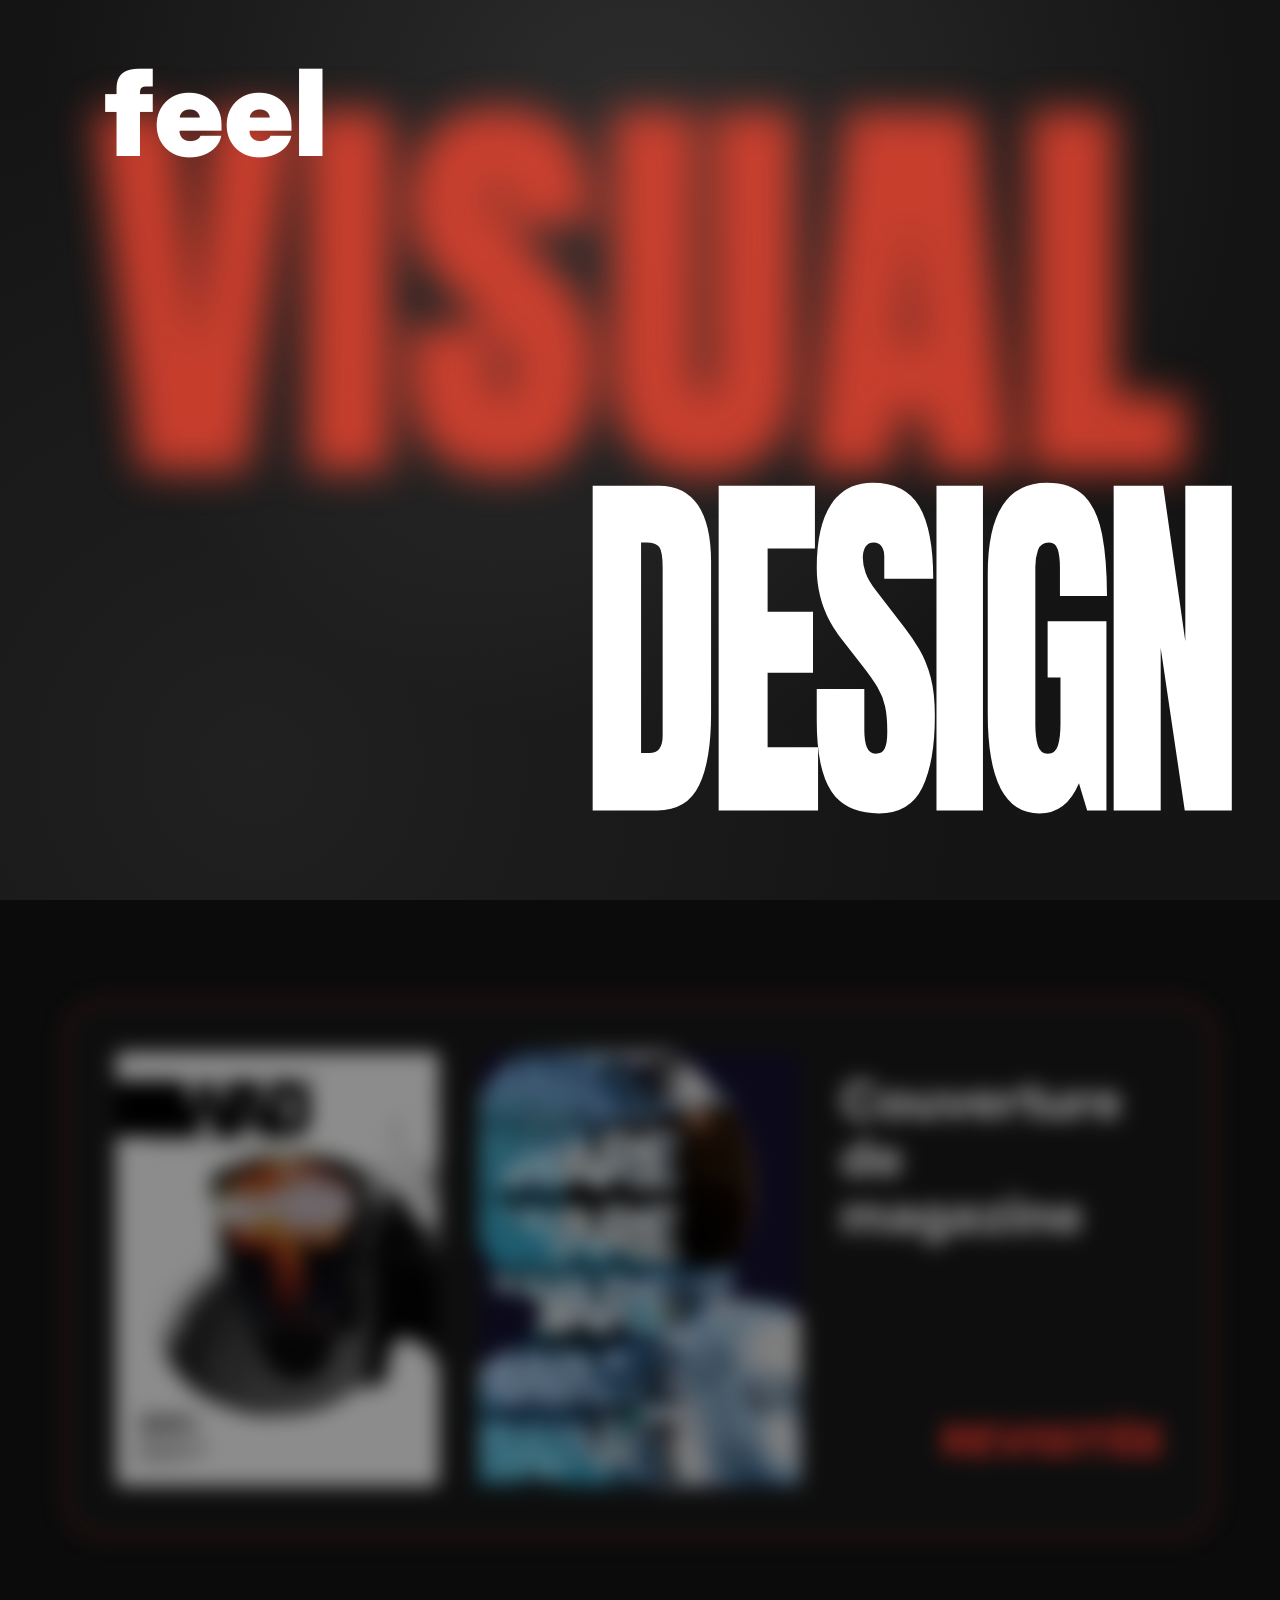
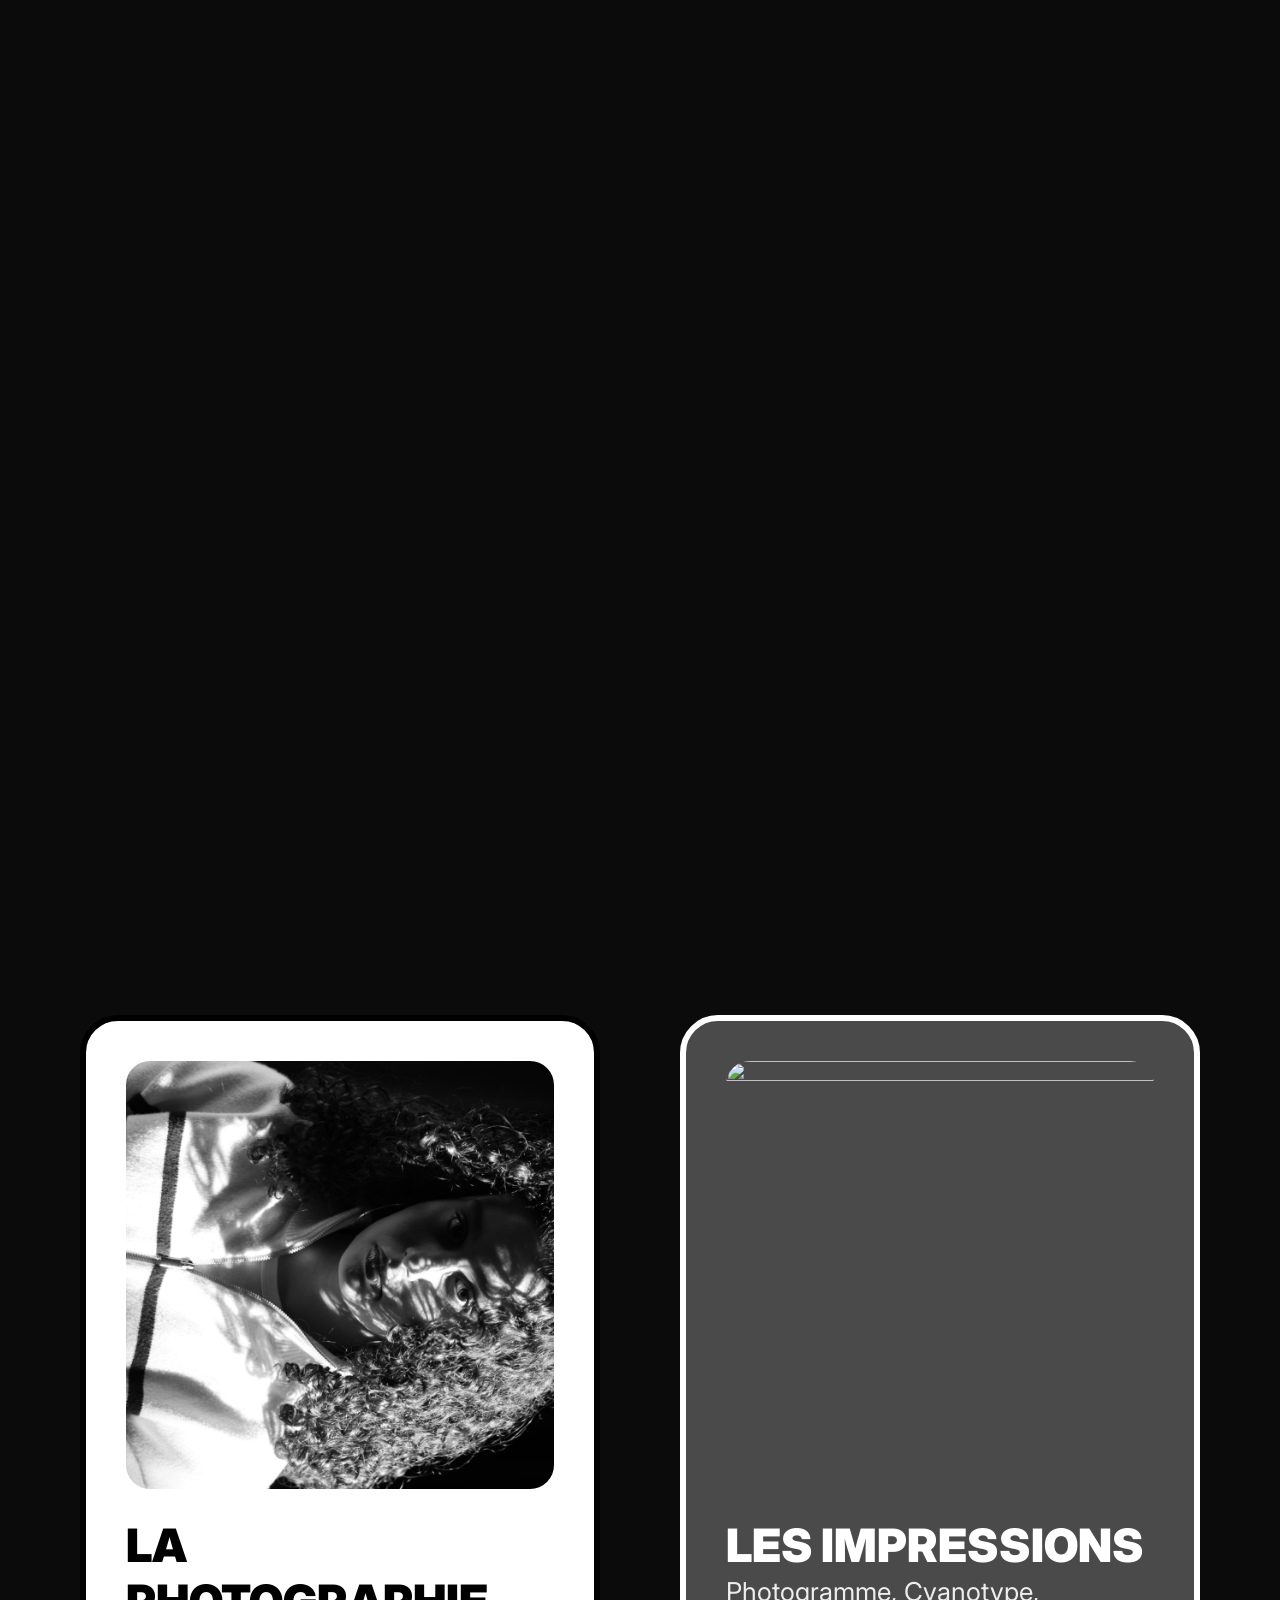
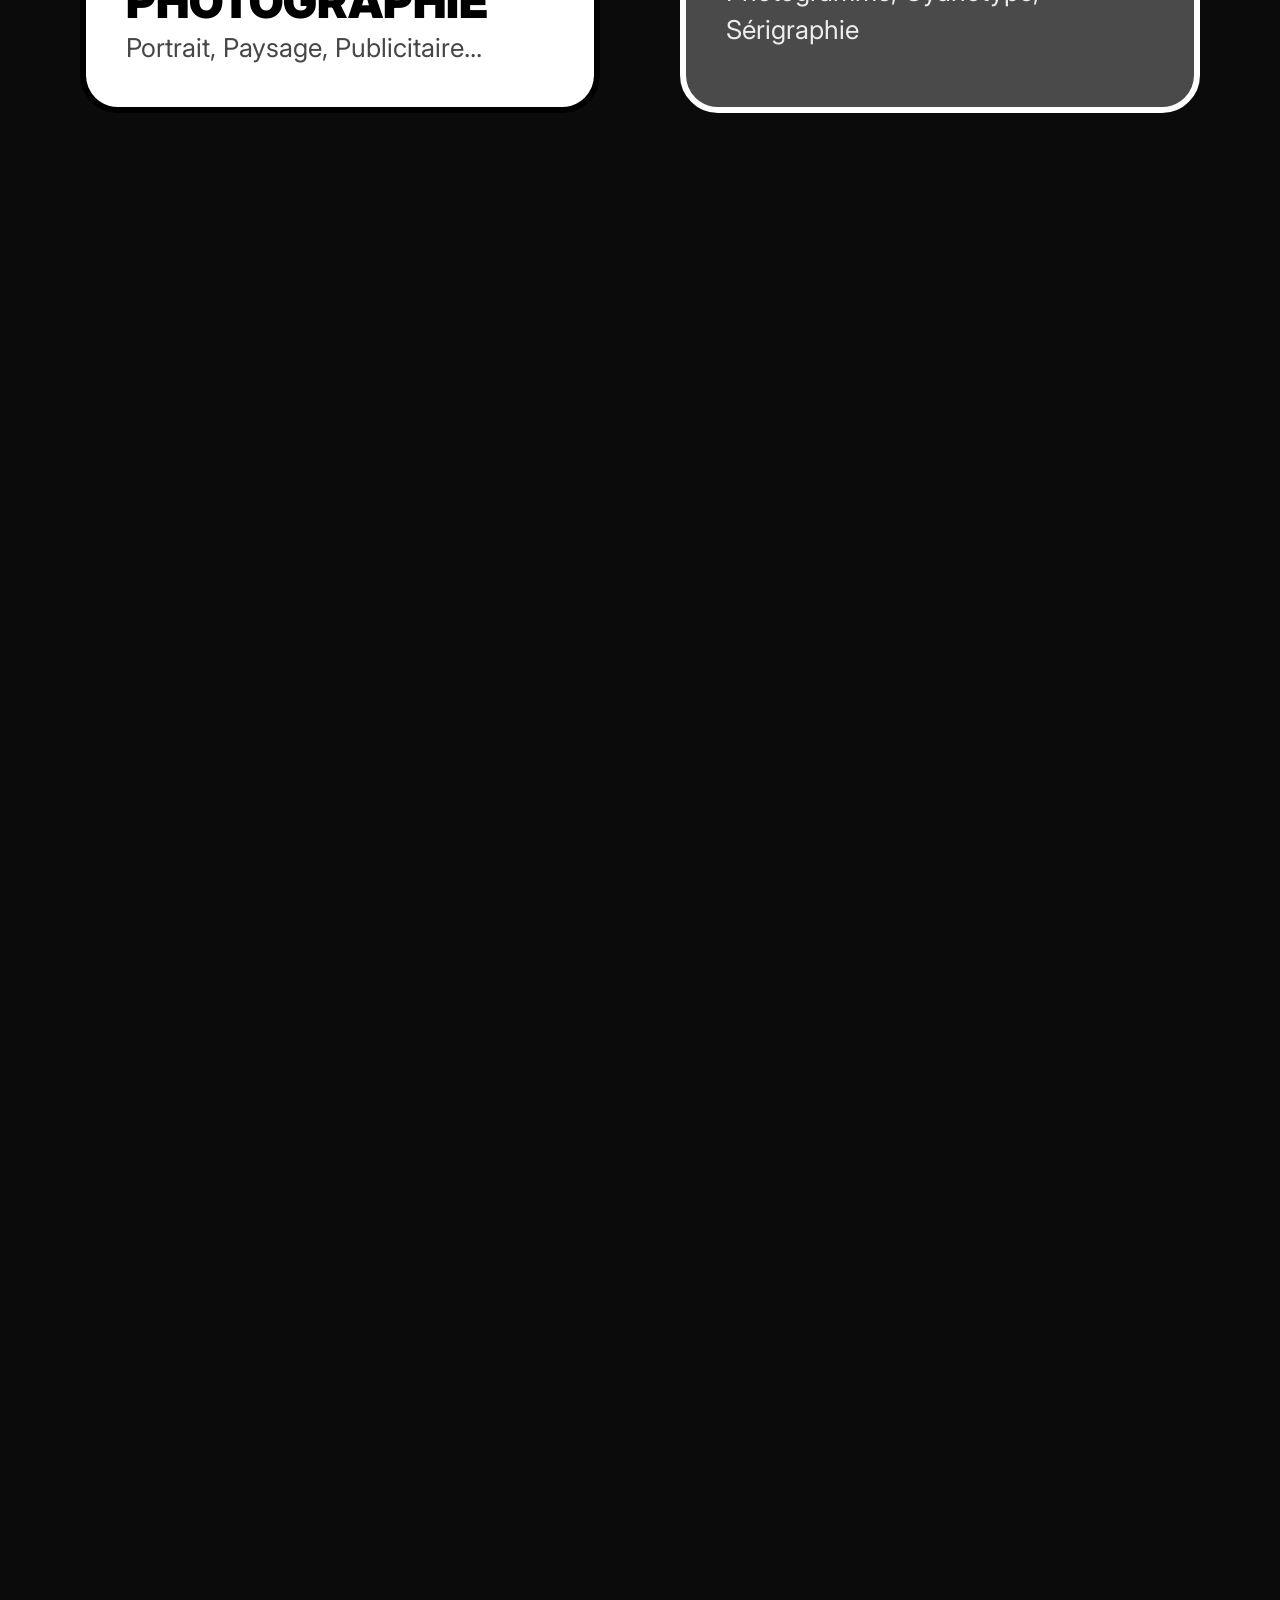
==== index.html @ afe728b9 "Add files via upload" ====
<!DOCTYPE html>
<html lang="en">
<head>
    <meta charset="UTF-8">
    <meta name="viewport" content="width=device-width, initial-scale=1.0">
    <title>Pavla Patlis — Portfolio</title>
<link rel="icon" type="image/x-icon" href="logo_pap.ico">
    <!-- Fonts -->
    <link href="https://fonts.googleapis.com/css2?family=Inter:wght@700;800;900&family=Anton&display=swap" rel="stylesheet">

    <!-- CSS -->
    <link rel="stylesheet" href="styles.css">
</head>

<body>

<div class="page">

    <!-- ================= HERO ================= -->
<section class="hero">
    <div class="hero-inner">

        <h1 class="hero-feel">feel</h1>

        <h1 class="hero-visual">VISUAL</h1>

        <h1 class="hero-design">DESIGN</h1>

    </div>
</section>

    <!-- ================= MAGAZINE COVERS ================= -->
  <section class="section magazine-section reveal">
    <div class="magazine-frame">

        <div class="mag-img">
            <img src="gallery2/mag1.jpg" alt="">
        </div>

        <div class="mag-img">
            <img src="gallery2/mag2.jpg" alt="">
        </div>

        <div class="mag-info">
            <h2>Couverture de<br>magazine</h2>
            <span class="rev">REVISITÉE</span>
        </div>

    </div>
</section>

    <!-- ================= AFFICHES & POSTERS ================= -->

<section class="section affiches-section reveal">
  <div class="section-narrow">

    <div class="affiches-two-col">

      <!-- LEFT: RUNNING POSTER -->
      <div class="affiche-left">
        <img src="gallery2/poster_big1.jpeg" alt="Running poster">
      </div>

      <!-- RIGHT: TITLE + PSYCHO -->
      <div class="affiche-right">
        <div class="affiches-title-wrap">
          <h2 class="affiches-title-big">
            AFFICHES<br>POSTERS
          </h2>
          <span class="affiches-et">ET</span>
        </div>

        <img class="affiche-psycho" src="gallery2/poster_big2.jpg" alt="American Psycho poster">
      </div>

    </div>

  </div>
</section>


    <!-- ================= PHOTO + IMPRESSIONS ================= -->
<div class="photo-section">
    <div class="photo-grid">

        <div class="photo-item white">
            <img src="gallery2/photo1.jpg">
            <div class="photo-info">
                <h3>LA PHOTOGRAPHIE</h3>
                <p>Portrait, Paysage, Publicitaire...</p>
            </div>
        </div>

        <div class="photo-item gray">
            <img src="gallery2/IMPRESSION1.jpg">
            <div class="photo-info">
                <h3>LES IMPRESSIONS</h3>
                <p>Photogramme, Cyanotype, Sérigraphie</p>
            </div>
        </div>

    </div>
</div>

<!-- ================= UX DESIGN ================= -->
<section class="section ux-section reveal">
  <div class="section-narrow">
    <div class="ux-grid">

      <!-- 1: текст -->
      <div class="ux-item ux-text">
        <div class="ux-text-inner">
          <span class="ux-word ux-word--ux">UX</span>
          <span class="ux-word ux-word--design">DESIGN</span>
        </div>
      </div>

      <!-- 2: вертикальний вело -->
      <div class="ux-item ux-vert">
        <img src="gallery2/uxv.png" alt="Vertical Bike UI">
      </div>

      <!-- 3: навушники -->
      <div class="ux-item ux-phones">
        <img src="gallery2/ux2.png" alt="Headphones UI">
      </div>

      <!-- 4: широкий вело -->
      <div class="ux-item ux-bike">
        <img src="gallery2/ux1.png" alt="Bike UI">
      </div>

      <!-- 5: audi -->
      <div class="ux-item ux-audi">
        <img src="gallery2/ux3.png" alt="Audi Formula UI">
      </div>

    </div>
  </div>
</section>

<section class="section reveal">
    <div class="section-narrow">

        <div class="beyond-final-grid">

            <!-- LEFT big artwork -->
            <div class="beyond-left-final reveal">
                <img src="gallery2/beyond_main.png" class="beyond-big" alt="">
            </div>

            <!-- RIGHT SIDE -->
            <div class="beyond-right-final reveal">

                <div class="beyond-right-final">

  <a href="https://fr.linkedin.com/in/pavla-patlis-100b432b5" target="_blank">
    <img id="icon-linkedin" src="gallery2/icon_linkedin.png" alt="">
</a>

<a href="mailto:patlispavla@gmail.com">
    <img id="icon-mail" src="gallery2/icon_mail.png" alt="">
</a>


<a href="portfolio.pdf" target="_blank" class="eye-link">
  <div class="eye-bg">
    <img id="icon-eye" src="gallery2/icon_eye.png" alt="Portfolio">
  </div>
</a>

    <p class="credits-final">
        CONÇU ET RÉALISÉ PAR<br>
        PAVLA PATLIS
    </p>

    <img src="gallery2/logo_pap.png" class="pap-logo" alt="">

</div>

                <!-- text -->
                <p class="credits-final">
                    CONÇU ET RÉALISÉ PAR<br>
                    PAVLA PATLIS
                </p>

                <!-- PAP logo -->
                <img src="gallery2/logo_pap.png" class="pap-logo" alt="">
            </div>

        </div>

    </div>
</section>


    <!-- ================= FOOTER ================= -->
    <footer class="footer reveal">
  
    </footer>

</div><!-- /page -->

<script src="script.js"></script>

</body>
</html>
---- styles.css ----
/* =========================================
   RESET
========================================= */
* {
    margin: 0;
    padding: 0;
    box-sizing: border-box;
}

body {
  font-family: "Inter", sans-serif;
  color: white;
  overflow-x: hidden;
  background: #0b0b0b;
  position: relative;
}

/* ЄДИНИЙ ФОН НА ВЕСЬ САЙТ */
body::before {
  content: "";
  position: fixed;
  inset: 0;
  z-index: -1;

  background:
    radial-gradient(circle at 50% 15%,
      rgba(80, 80, 80, 0.45),
      rgba(10, 10, 10, 1) 60%),
    radial-gradient(circle at 20% 85%,
      rgba(60, 60, 60, 0.25),
      rgba(0, 0, 0, 0) 55%),
    repeating-linear-gradient(0deg,
      rgba(255,255,255,0.025) 0 1px,
      transparent 1px 3px),
    repeating-linear-gradient(90deg,
      rgba(255,255,255,0.025) 0 1px,
      transparent 1px 3px);

  background-color: #0b0b0b;
  background-blend-mode: screen, normal, overlay, overlay;
}
/* =========================================
   GLOBAL LAYOUT
========================================= */

.page {
    width: 100%;
}

.section {
    padding: 100px 0;
}

.section-narrow {
    width: min(76%, 1280px);
    margin: 0 auto;
}


/* =========================================
   HERO
========================================= */

.hero-wrapper {
    width: 100vw;
    height: 100vh;
    display: flex;
    justify-content: center;
    align-items: center;
    .hero-wrapper {
    margin-bottom: 200px;
}
}

.hero-16x9 {
    width: min(90vw, 1600px);
    aspect-ratio: 16/9;

 
    position: relative;
    overflow: hidden;
}

/* grain */

/* hero text */
/* HERO BASE */
.hero {
    width: 100%;
    height: 100vh;
    display: flex;
    justify-content: center;
    align-items: center;
    position: relative;

    background: transparent;
}

.hero-inner {
    position: relative;
    width: 90%;
    height: 100%;
}


/* "feel" — маленьке слово у верхньому лівому куті */
.hero-feel {
    font-family: "Inter", sans-serif;
    font-size: 120px;
    font-weight: 900;
    position: absolute;
    top: 40px;
    left: 40px;
    z-index: 5;
}


/* "VISUAL" — величезне розмите слово заднім планом */
.hero-visual {
    position: absolute;
    top: 0;
    left: 50%;
    transform: translateX(-50%);

    font-family: "Anton", sans-serif;
    font-size: 400px;
    font-weight: 900;

    color: #e64430;
    opacity: 0.85;

    filter: blur(20px);
    letter-spacing: 15px;
    white-space: nowrap;

    z-index: 1;
}


/* "DESIGN" — білий текст поверху */
.hero-design {
    font-family: "Anton", sans-serif;
    font-size: 280px;
    font-weight: 400;
    letter-spacing: -12px;

    position: absolute;
    top: 440px;
    left: 45%;
    transform: translateX(-50%);
    transform: scaleY(1.35);
    color: white;

    z-index: 10;
}


/* =========================================
   UNIVERSAL IMAGE CARD
========================================= */
/* MAGAZINE WRAPPER */
.magazine-section {
    display: flex;
    justify-content: center;
    .hero-wrapper {
    margin-top: 200px;
}
}

.magazine-frame {
    width: 90%;
    padding: 50px;
    border: 2px solid #c6392d;
    border-radius: 40px;
    display: grid;
    grid-template-columns: 1fr 1fr 1fr;
    gap: 40px;

    /* фон як на твоєму макеті */
    background: #1a1a1a;
}

/* IMAGES */
.mag-img img {
    width: 100%;
    height: 100%;
    object-fit: cover;
    border-radius: 6px;
}

/* RIGHT PANEL TEXT */
.mag-info {
    display: flex;
    flex-direction: column;
    justify-content: space-between;
    padding: 20px 0;
}

.mag-info h2 {
    font-size: 52px;
    line-height: 1.1;
    font-weight: 800;
}

/* RED TAG */
.rev {
    font-size: 42px;
    font-weight: 900;
    color: #ff3b2f;
    align-self: flex-end;
}
.img-card {
    width: 100%;
 
    border-radius: 18px;
    overflow: hidden;
    position: relative;
}

.img-card.large     { aspect-ratio: 4/5; }
.img-card.tall      { aspect-ratio: 3/4; }
.img-card.vertical  { aspect-ratio: 4/6; }
.img-card.wide      { aspect-ratio: 16/9; }

.img-card img {
    width: 100%;
    height: 100%;
    object-fit: cover;
}

.label {
    position: absolute;
    bottom: 26px;
    left: 26px;
    font-size: 34px;
    font-weight: 900;
}
.tag {
    color: #ff3b2f;
}


/* =========================================
   GRIDS
========================================= */

.two-grid {
    display: grid;
    grid-template-columns: 1fr 1fr;
    gap: 50px;
}

.affiches-grid {
    display: grid;
    grid-template-columns: 0.8fr 1.2fr;
    gap: 70px;
}


/* =========================================
   AFFICHES
========================================= */
/* =========================================
   AFFICHES — NEW LAYOUT LIKE YOUR SCREENSHOT
========================================= */

.affiches-two-col {
    display: grid;
    grid-template-columns: 0.9fr 1.1fr;
    gap: 60px;
    align-items: start;
}

/* LEFT IMAGE */
.affiche-left img {
    width: 100%;
    border-radius: 14px;
}

/* TITLE ON THE RIGHT */
.affiches-title-wrap {
    display: flex;
    align-items: flex-start;
    gap: 25px;
    margin-bottom: 35px;
}

.affiches-title-big {
    font-family: "Anton", sans-serif;
    font-size: 210px;
    line-height: 0.82;
    font-weight: 900;
}

.affiches-et {
    font-family: "Anton", sans-serif;
    font-size: 160px;
    color: #ff3b2f;
    font-weight: 900;
    margin-top: 18px;
}

/* RIGHT IMAGE (PSYCHO) */
.affiche-psycho {
    width: 100%;
    border-radius: 16px;
    margin-top: 20px;
}

/* =========================================
   PHOTO
========================================= */

/* ============================
   PHOTO SECTION 
============================ */

.photo-section {
    padding: 160px 0;
    display: flex;
    justify-content: center;
    width: 100%;
}

/* Головна сітка з карток */
.photo-grid {
    display: flex;
    gap: 80px;
    justify-content: center;
    width: fit-content;     /* головне, щоб картки реально ставали по центру */
    margin: 0 auto;
}

/* Одна картка */
.photo-item {
    width: 520px;
    background: #ffffff;
    border-radius: 38px;
    padding: 40px;
    display: flex;
    flex-direction: column;
    gap: 28px;
    align-items: center;

    border: 6px solid transparent; /* базова рамка, колір додаємо класами */
}

/* Квадратне фото */
.photo-item img {
    width: 100%;
    aspect-ratio: 1 / 1;
    object-fit: cover;
    border-radius: 30px;
}

/* Заголовок */
.photo-card h3 {
    font-size: 42px;
    font-weight: 900;
    color: #000;
    text-align: left;
    width: 100%;
}

/* Текст */
.photo-card p {
    font-size: 20px;
    line-height: 1.4;
    opacity: 0.85;
    color: #333;
    text-align: left;
    width: 100%;
}

/* Доповнений блок info */
.photo-info h3 {
    font-size: 46px;
    font-weight: 900;
    color: #000;
}

.photo-info p {
    font-size: 26px;
    line-height: 1.45;
    color: #333;
}


/* ============================
   РІЗНІ КОЛЬОРОВІ РАМКИ
============================ */

/* === PHOTO GRID (щоб рамки не різались) === */
.photo-section {
    padding: 160px 0;
    display: flex;
    justify-content: center;
    width: 100%;
}

.photo-grid {
    display: flex;
    gap: 80px;
    justify-content: center;
    width: fit-content;
    margin: 0 auto;
    padding: 10px;        /* 🔥 захист від обрізання рамок */
    overflow: visible;    /* 🔥 дозволяємо рамці бути повністю видимою */
}


/* === КАРТКА БАЗА === */
.photo-item {
    width: 520px;
    border-radius: 38px;
    padding: 40px;
    display: flex;
    flex-direction: column;
    gap: 28px;
    align-items: center;
}

/* КВАДРАТНЕ ФОТО */
.photo-item img {
    width: 100%;
    aspect-ratio: 1 / 1;
    object-fit: cover;
    border-radius: 24px;
}

/* ТЕКСТ */
.photo-info h3 {
    font-size: 46px;
    font-weight: 900;
    color: #000;
    width: 100%;
}

.photo-info p {
    font-size: 26px;
    line-height: 1.45;
    color: #333;
    opacity: 0.9;
    width: 100%;
}


/* === 1) БІЛА КАРТКА З ЧОРНОЮ РАМКОЮ === */
.photo-item.white {
    background: #ffffff;
    border: 6px solid #000 !important;   /* 🔥 гарантуємо чорну рамку */
}


/* === 2) СІРА КАРТКА З БІЛОЮ РАМКОЮ === */
.photo-item.gray {
    background: #4a4a4a;
    border: 6px solid #ffffff !important;
}

.photo-item.gray h3,
.photo-item.gray p {
    color: #fff;
}



/* ================= UX SECTION (READY) ================= */
/* ================= UX SECTION (GRID 2 ROWS) ================= */

.ux-section{
  padding: 120px 0;
}

.ux-grid{
  display:grid;
  grid-template-columns: 520px 220px 1fr; /* рухай тут */
  grid-template-rows: 320px 360px;        /* рухай тут */
  gap: 40px;                               /* рухай тут */
  align-items: stretch;
}

.ux-item{
  border-radius: 24px;
  overflow: hidden;
  position: relative;
  display: block;
  background: #111; /* щоб не було "пустого" чорного */
}

.ux-item img{
  width: 100%;
  height: 100%;
  object-fit: cover;
  display:block;
}

/* порядок */
.ux-text   { grid-column: 1; grid-row: 1; }
.ux-vert   { grid-column: 2; grid-row: 1; }
.ux-phones { grid-column: 3; grid-row: 1; }
.ux-bike   { grid-column: 1 / span 2; grid-row: 2; }
.ux-audi   { grid-column: 3; grid-row: 2; }

/* текстова картка */

.ux-text{
  background:#3f3f3f;
  border: 4px solid rgba(255,255,255,0.9);
  border-radius: 42px;
  padding: 48px;
  display:flex;
  align-items:center;       /* вертикально */
  justify-content:center;   /* горизонтально */
}



.ux-word{
  font-family:"Anton",sans-serif;
  color:#fff;
  text-transform:uppercase;
  line-height: 0.82;
  letter-spacing: -6px;
}
.ux-text-inner{
  display:flex;
  flex-direction:column;
  gap: 12px;              /* нормальна відстань між UX / DESIGN */
  transform: translateY(6px); /* 🔧 ОПУСТИЛИ, а не підняли */
}

.ux-word--ux{ font-size: 140px; }
.ux-word--design{ font-size: 170px; }

/* вертикалка */
.ux-vert img{
  object-fit: contain; /* якщо треба cover — поміняєш */
  background: transparent;
}
/* =========================================
   BEYOND DESIGN (FINAL SECTION)
========================================= */

.beyond-final-grid {
    display: grid;
    grid-template-columns: 1.1fr 0.9fr;
    gap: 50px;
    align-items: start;
}

.beyond-big {
    width: 100%;
    border-radius: 18px;
    display: block;
}

.beyond-right-final {
    display: flex;
    flex-direction: column;
    gap: 30px;
}

/* UNIFIED ICON SIZE */
.beyond-right-final img {
    width: 120px !important;
    height: 120px !important;
    object-fit: contain !important;
}

.icon-row {
    display: flex;
    gap: 30px;
}

.icon-solo img {
    margin: 0 auto;
}

.credits-final {
    font-size: 26px;
    opacity: 0.8;
    line-height: 1.4;
}

/* PAP LOGO RIGHT */
.pap-logo {
    width: 180px;
    align-self: flex-end;
    opacity: 0.9;
    height: auto;
    margin-top: 40px;
}


/* =========================================
   FOOTER
========================================= */

.footer {
    text-align: center;
    padding: 80px 0;
    opacity: 0.7;
}


/* =========================================
   REVEAL ANIMATION (FINAL CLEAN VERSION)
========================================= */

.reveal {
  opacity: 0;
  transform: translateY(28px);
  filter: blur(10px) brightness(0.55);
  transition:
    opacity 700ms ease,
    transform 900ms cubic-bezier(0.22, 1, 0.36, 1),
    filter 900ms ease;
  will-change: opacity, transform, filter;
}

.reveal.visible {
  opacity: 1;
  transform: translateY(0);
  filter: blur(0) brightness(1);
}
/* ==== SOCIAL ICONS (LinkedIn + Gmail) ==== */

.social-icon {
    width: 120px;
    height: 120px;
    object-fit: contain;
    display: block;
}

/* Gmail в PNG сидить “меншим”, тому трохи масштабуємо */
.social-icon--gmail {
    transform: scale(1.12);
    transform-origin: center;
}

/* LinkedIn лишаємо як є (можеш злегка зменшити, якщо треба) */
.social-icon--linkedin {
    transform: scale(0.8);
}
/* =========================================
   BEYOND FINAL LAYOUT (точно як макет)
========================================= */

.beyond-final-grid {
    display: grid;
    grid-template-columns: 1.1fr 0.9fr;
    gap: 60px;
    align-items: start;
}

.beyond-left-final img {
    width: 100%;
    border-radius: 20px;
}

/* ===== RIGHT SIDE STRUCTURE ===== */

/* === ПРАВА КОЛОНКА ЯК ВЕРТИКАЛЬНИЙ БЛОК === */
.beyond-final-grid {
    position: relative;
}

/* ====== ПРАВА ЧАСТИНА В РУЧНОМУ РЕЖИМІ ====== */
.beyond-right-final {
    position: relative;
    width: 100%;
    height: 650px; /* висоту можеш міняти */
}


/* ====== TOP ICONS (LinkedIn + Gmail) ====== */
#icon-linkedin {
    position: absolute;
    top: 150px;   /* РУХАЙ */
    left: -60px;  /* РУХАЙ */
    width: 140px;
    scale: 0.75;
}

#icon-mail {
    position: absolute;
    top: 150px;    /* РУХАЙ */
    left: 60px;  /* РУХАЙ */
    width: 140px;
}


/* ====== EYE ICON ====== */
#icon-eye {
    position: absolute;
    top: 360px;   /* РУХАЙ */
    left: 0px;  /* РУХАЙ */
    
    scale: 2.3;
}


/* ====== TEXT BLOCK ====== */
.credits-final {
    position: absolute;
    top: 500px;   /* РУХАЙ */
    left: -60px;   /* РУХАЙ */
    font-size: 30px;
    font-weight: 300;
}


/* ====== PAP LOGO ====== */
.pap-logo {
    position: absolute;
    bottom: 0px;  /* РУХАЙ */
    right: 0px;   /* РУХАЙ */
    width: 200px;
}

.icon-row a,
.icon-solo a {
    display: block;
}

.icon-row img,
.icon-solo img {
    width: 120px;
    height: 120px;
    object-fit: contain;
    display: block;
}

.icon-row a:hover img,
.icon-solo a:hover img {
    opacity: 0.8;
    transition: 0.2s;
}
/* ===== AFFICHES & POSTERS (2 колонки, як у макеті) ===== */

.affiches-section {
  padding-top: 120px;
}

/* дві колонки: ліворуч running, праворуч заголовок + psycho */
.affiches-two-col {
  display: grid;
  grid-template-columns: minmax(0, 0.9fr) minmax(0, 1.1fr);
  column-gap: 60px;
  align-items: flex-start;
}

/* LEFT IMAGE */
.affiche-left img {
  width: 100%;
  display: block;
  border-radius: 18px;
}

/* RIGHT SIDE */

.affiche-right {
  display: flex;
  flex-direction: column;
}

/* Контейнер заголовка + ET */
.affiches-title-wrap {
  display: flex;
  align-items: flex-start;
  gap: 30px; /* відстань між текстом і ET */
  margin-left: -40px; /* РУЧНИЙ ЗСУВ ВЛІВО */
  margin-bottom: 30px;
}

/* AFFICHES POSTERS */
.affiches-title-big {
  font-family: "Anton", sans-serif;
  font-size: 160px;
  line-height: 0.9;
  font-weight: 100;
  letter-spacing: -10px;
  text-transform: uppercase;
}

/* Червоне ET */
.affiches-et {
  font-family: "Anton", sans-serif;
  font-size: 180px;
  color: #ff3b2f;
  font-weight: 900;
  margin-top: 18px;
}

/* нижній постер (American Psycho) під заголовком */
.affiche-psycho {
  width: 100%;
  display: block;
  border-radius: 18px;
  margin-top: 24px;
}
/* ===== BLUE BACKGROUND ONLY FOR EYE ===== */

#icon-eye{
  position: absolute; /* у тебе вже є, але лишаємо */
  top: 360px;
  left: 0px;
  scale: 2.3;

  /* щоб псевдоелемент працював */
  display: flex;
  align-items: center;
  justify-content: center;
}

/* СИНІЙ ПРЯМОКУТНИК */
#icon-eye::before{
  content: "";
  position: absolute;
  inset: -35px -55px; /* 🔧 розмір фону — РУХАЙ */

  background: linear-gradient(135deg, #4a5cff, #2f3bdc);
  border-radius: 28px;

  box-shadow:
    0 20px 40px rgba(70,90,255,0.35),
    inset 0 0 0 1px rgba(255,255,255,0.15);

  z-index: 5; /* 🔥 фон ПІД оком */
}

/* САМЕ ОКО */
#icon-eye img{
  position: relative;
  z-index: 1;
  display: block;
}
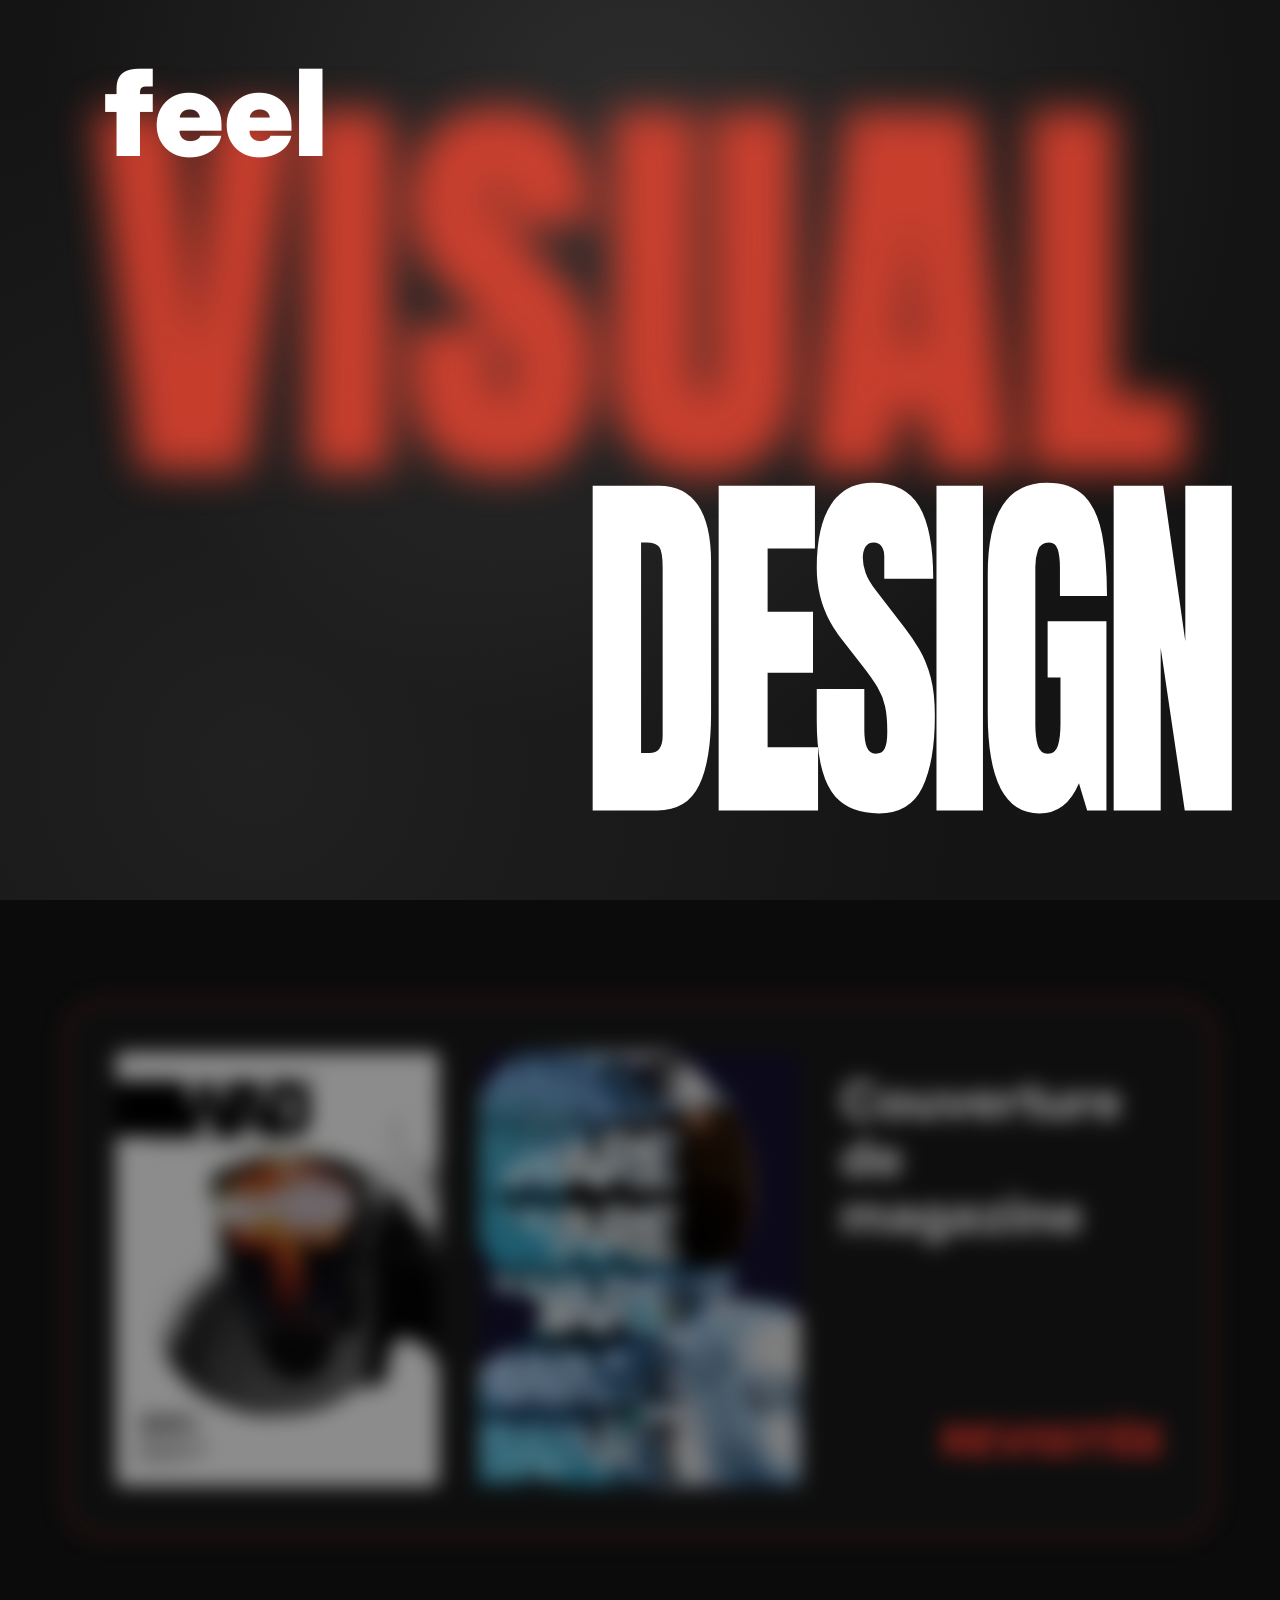
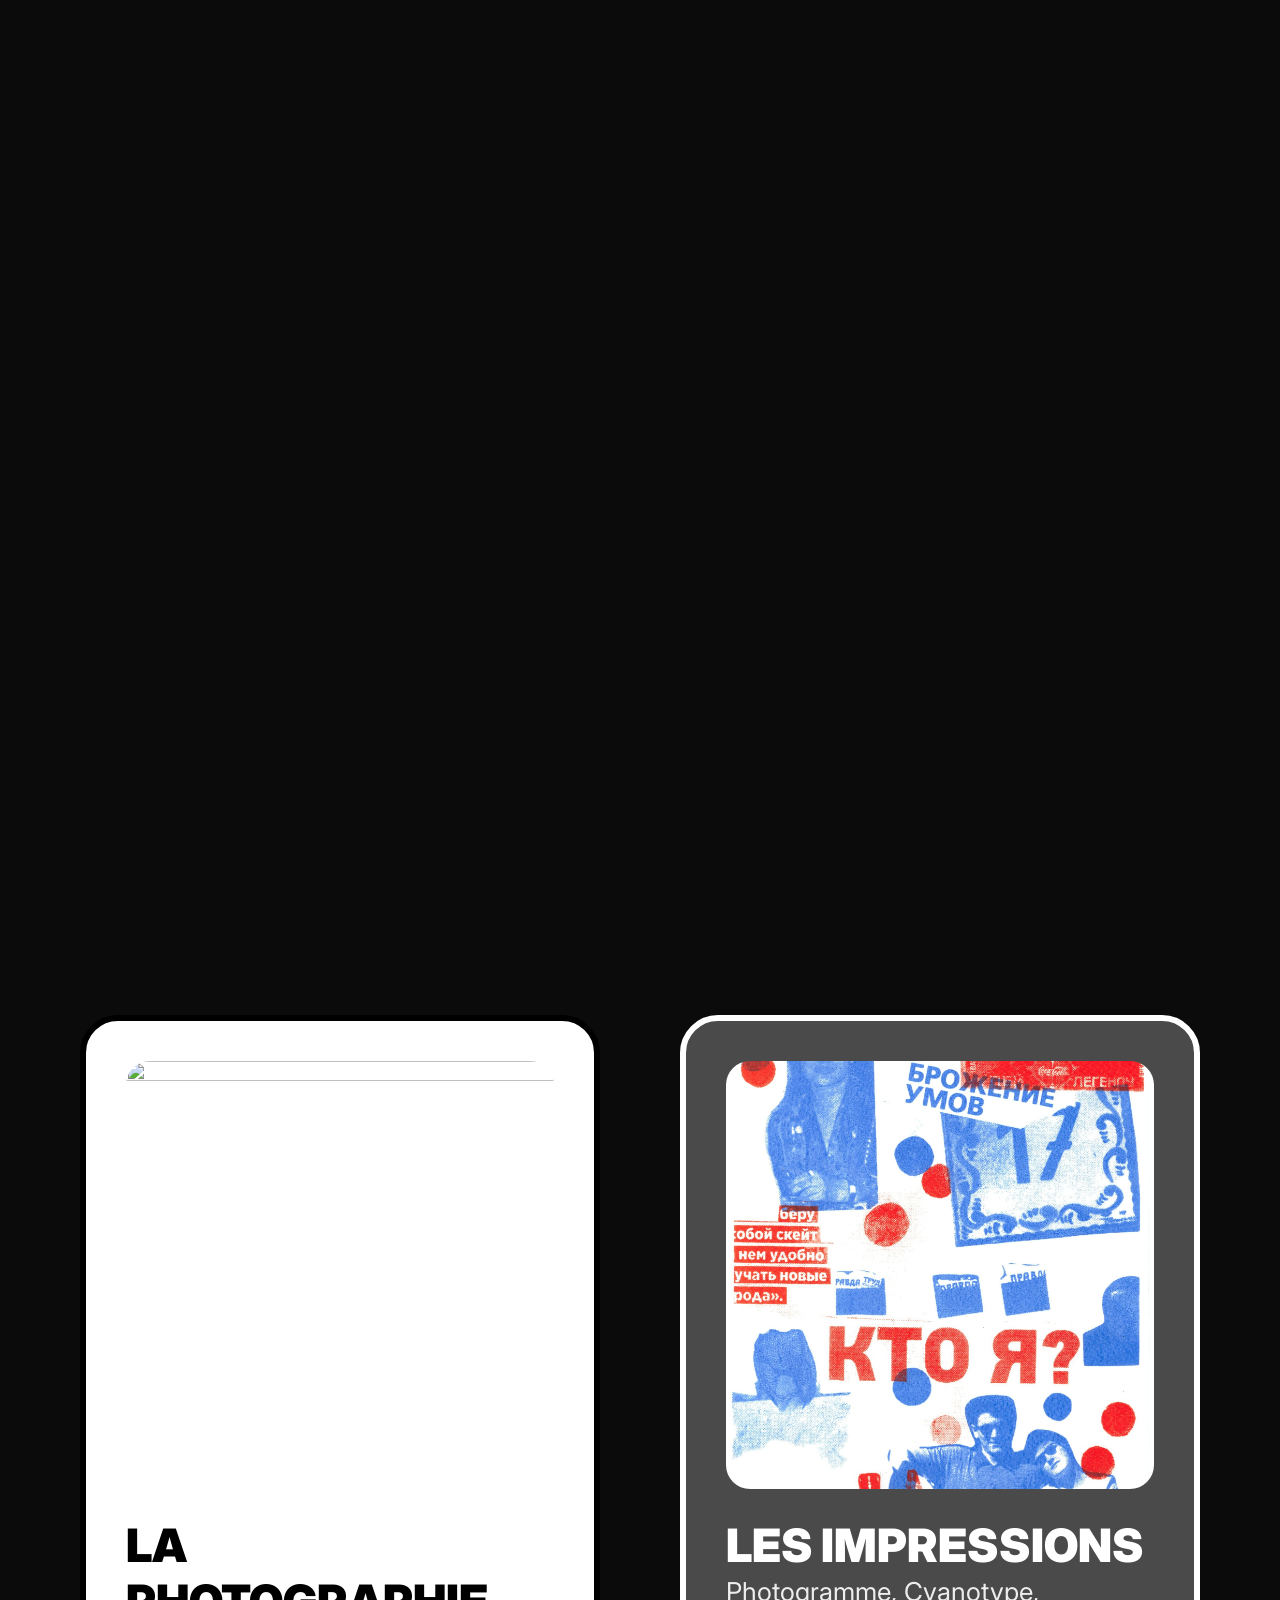
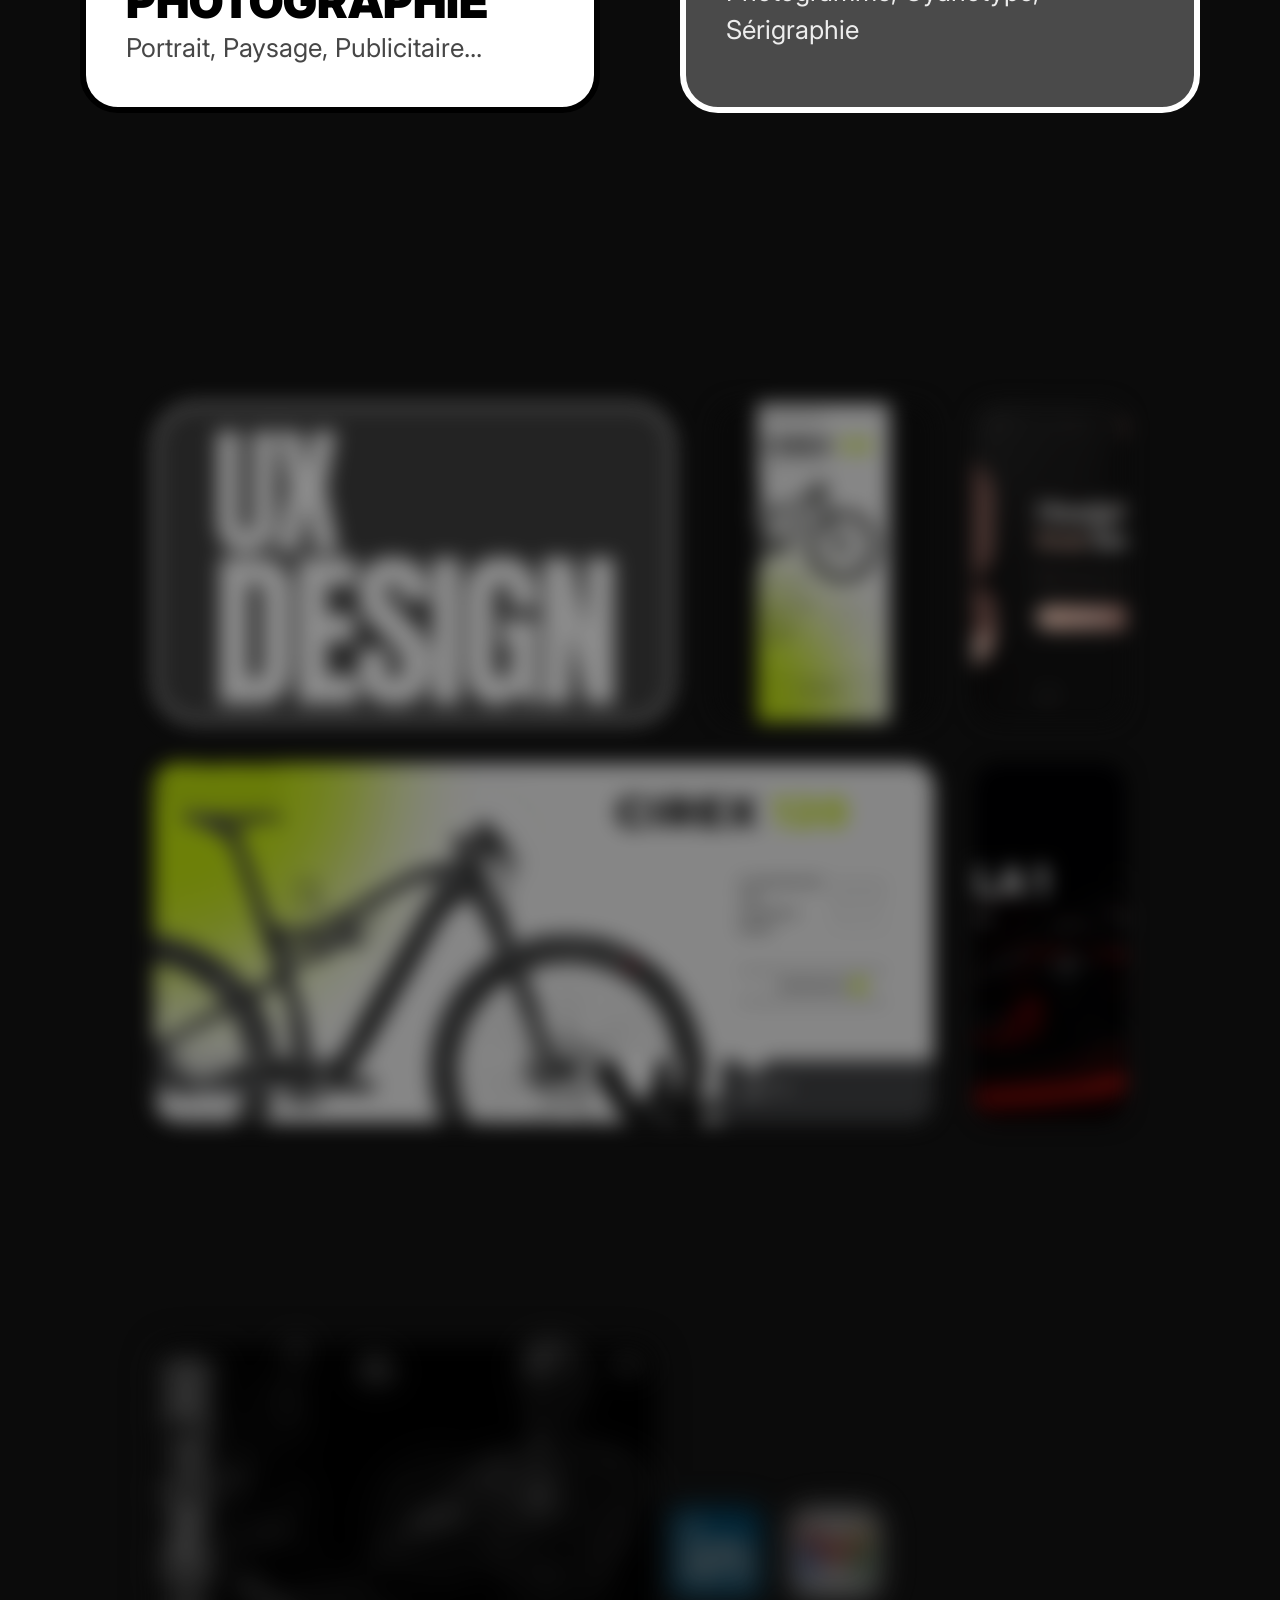
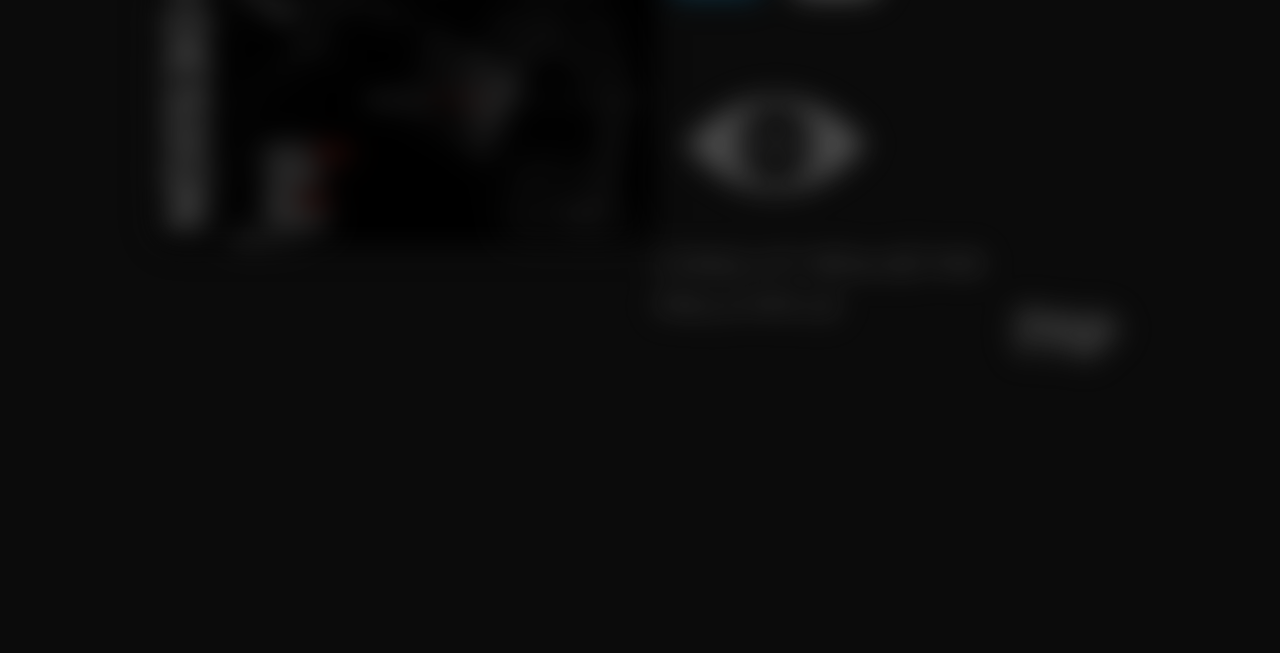
==== commit 613b2c0d: "Update index.html" ====
--- a/index.html
+++ b/index.html
@@ -84,7 +84,7 @@
     <div class="photo-grid">
 
         <div class="photo-item white">
-            <img src="gallery2/photo1.jpg">
+            <img src="photo1.jpg">
             <div class="photo-info">
                 <h3>LA PHOTOGRAPHIE</h3>
                 <p>Portrait, Paysage, Publicitaire...</p>
@@ -92,7 +92,7 @@
         </div>
 
         <div class="photo-item gray">
-            <img src="gallery2/IMPRESSION1.jpg">
+            <img src="gallery2/impression1.jpg">
             <div class="photo-info">
                 <h3>LES IMPRESSIONS</h3>
                 <p>Photogramme, Cyanotype, Sérigraphie</p>
@@ -204,4 +204,4 @@
 <script src="script.js"></script>
 
 </body>
-</html>+</html>
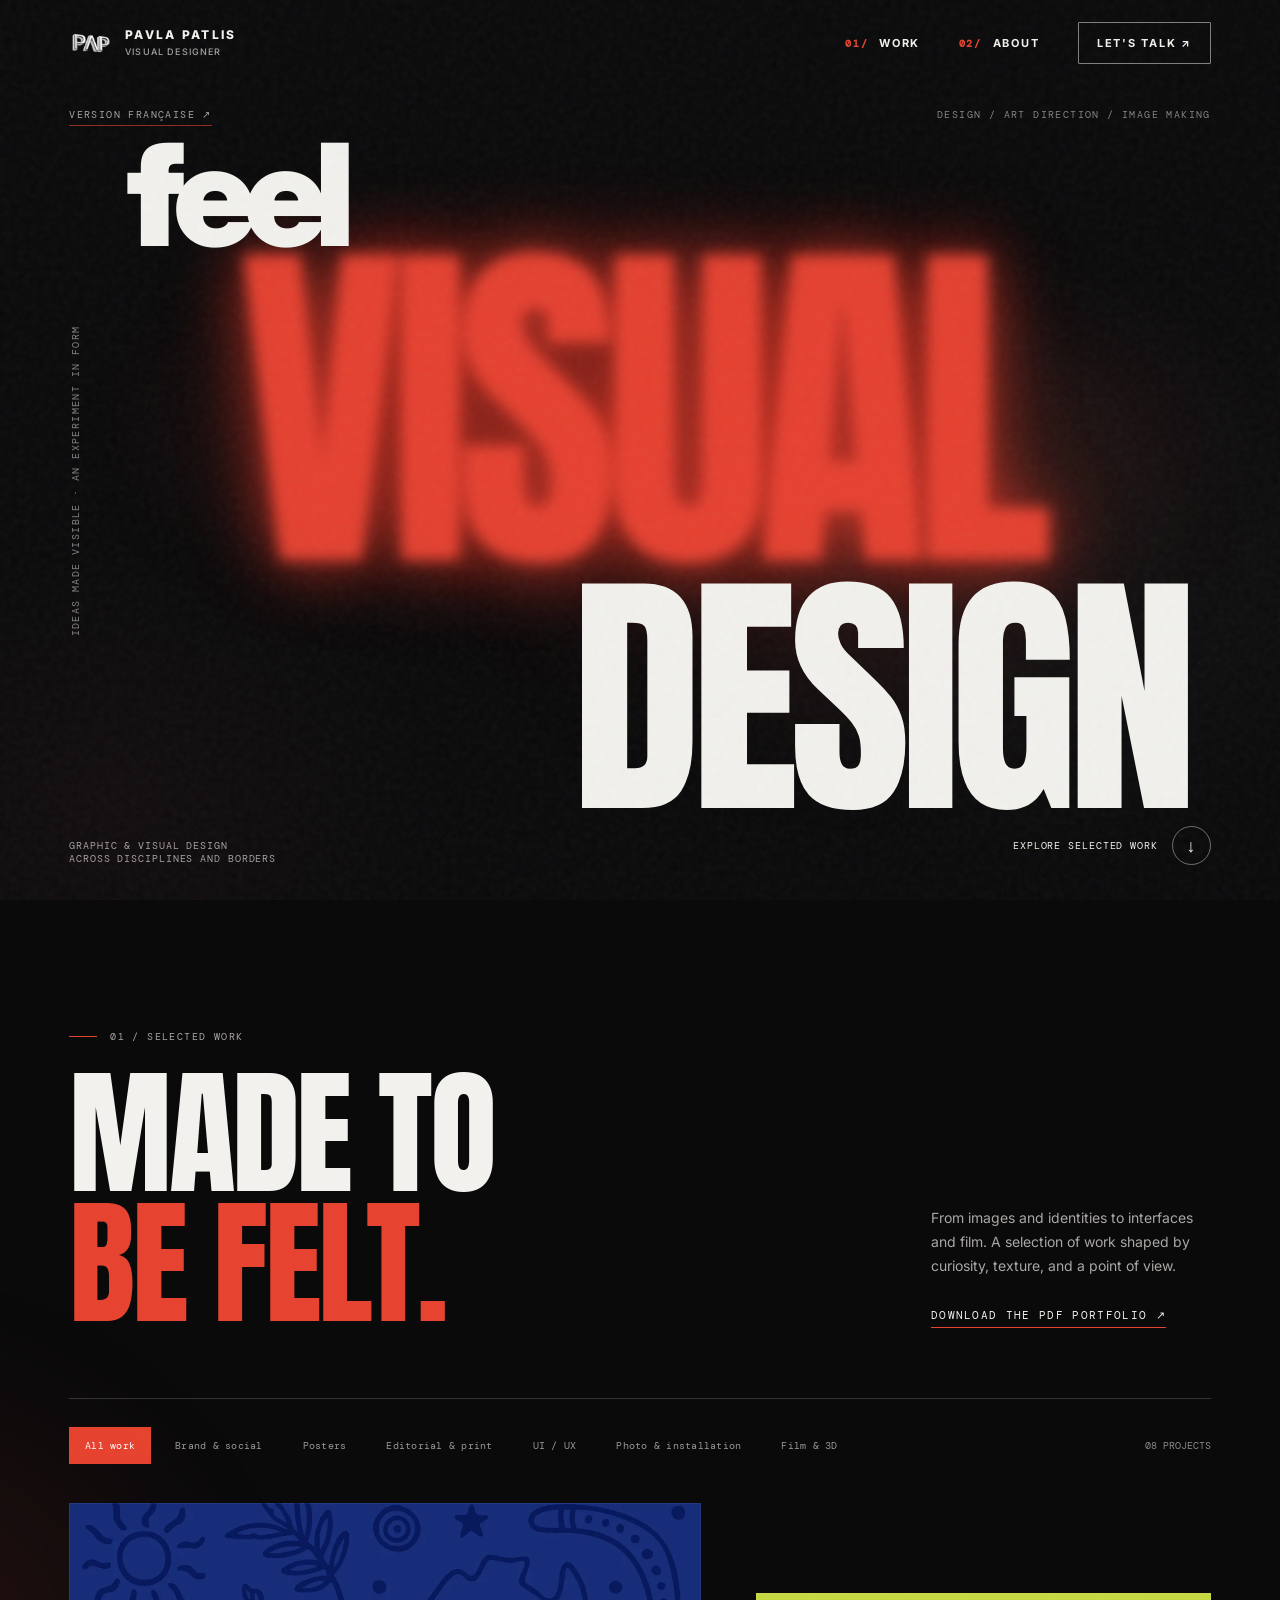
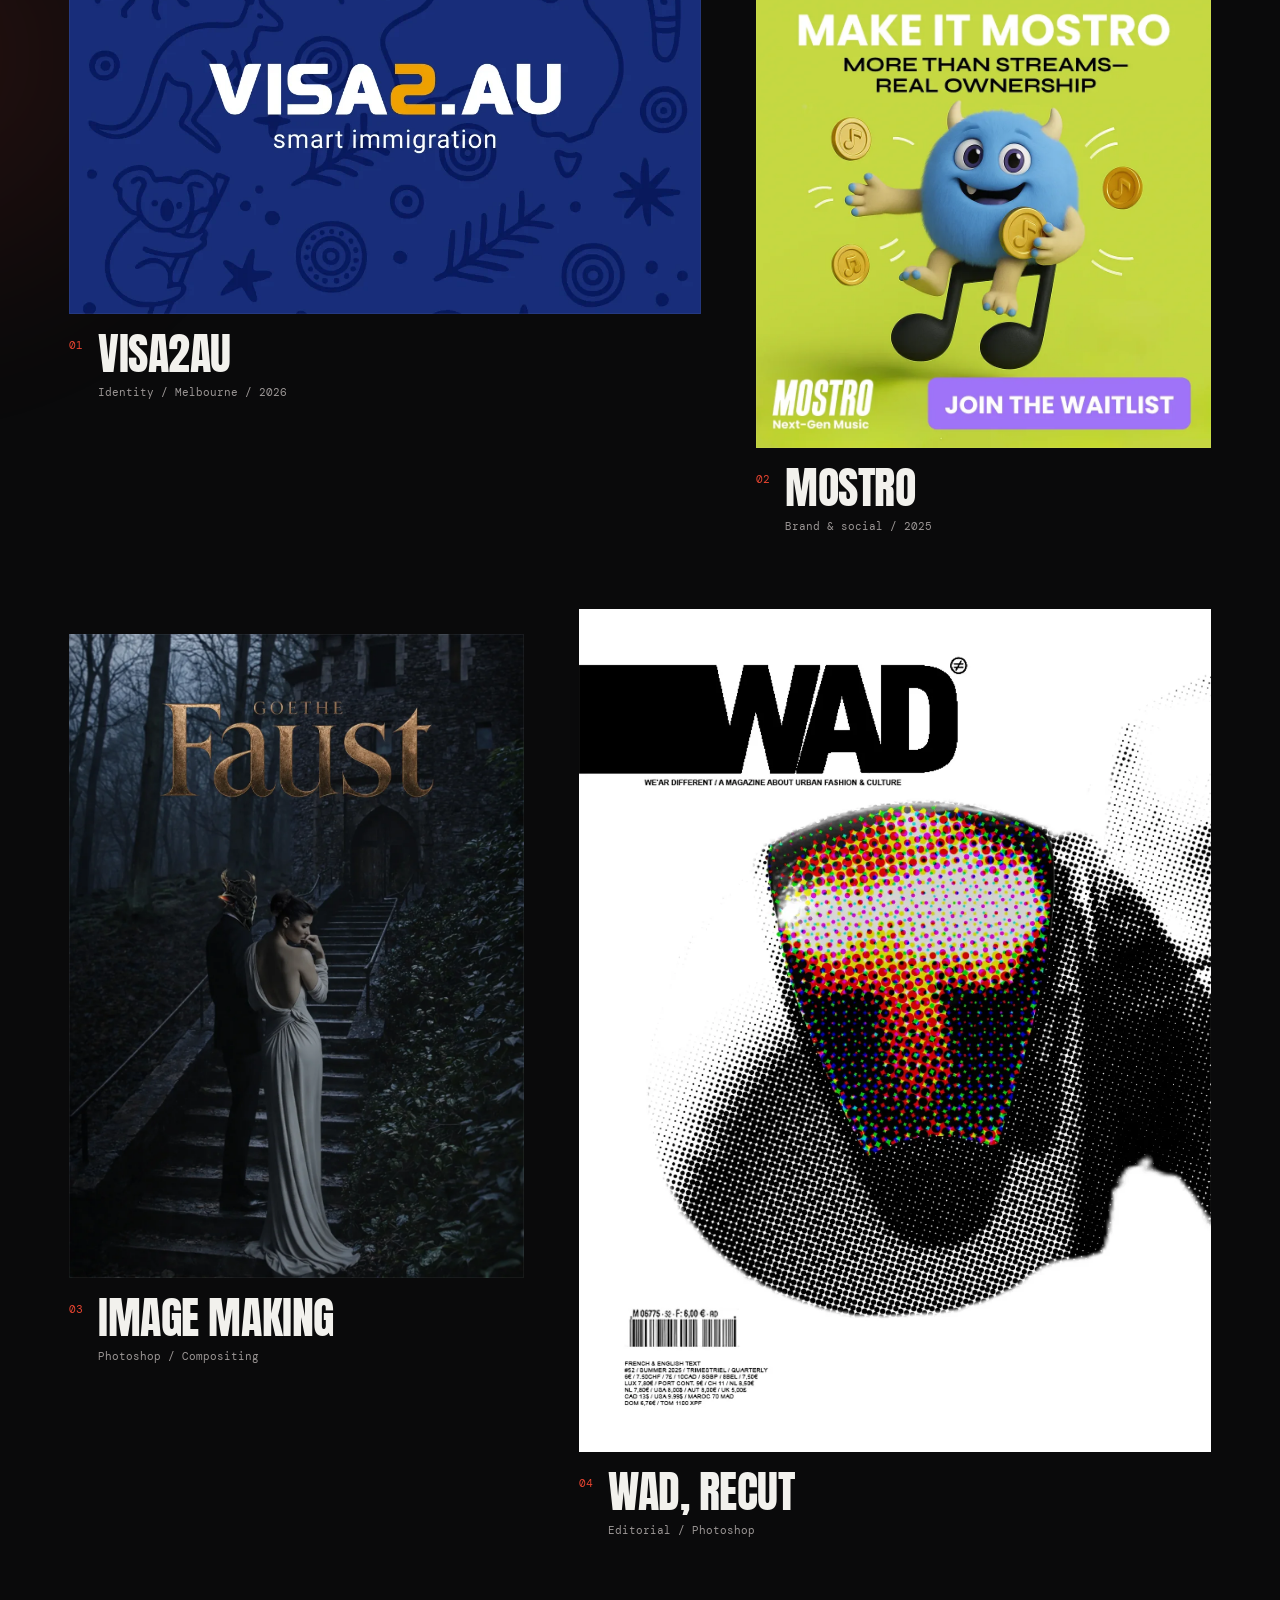
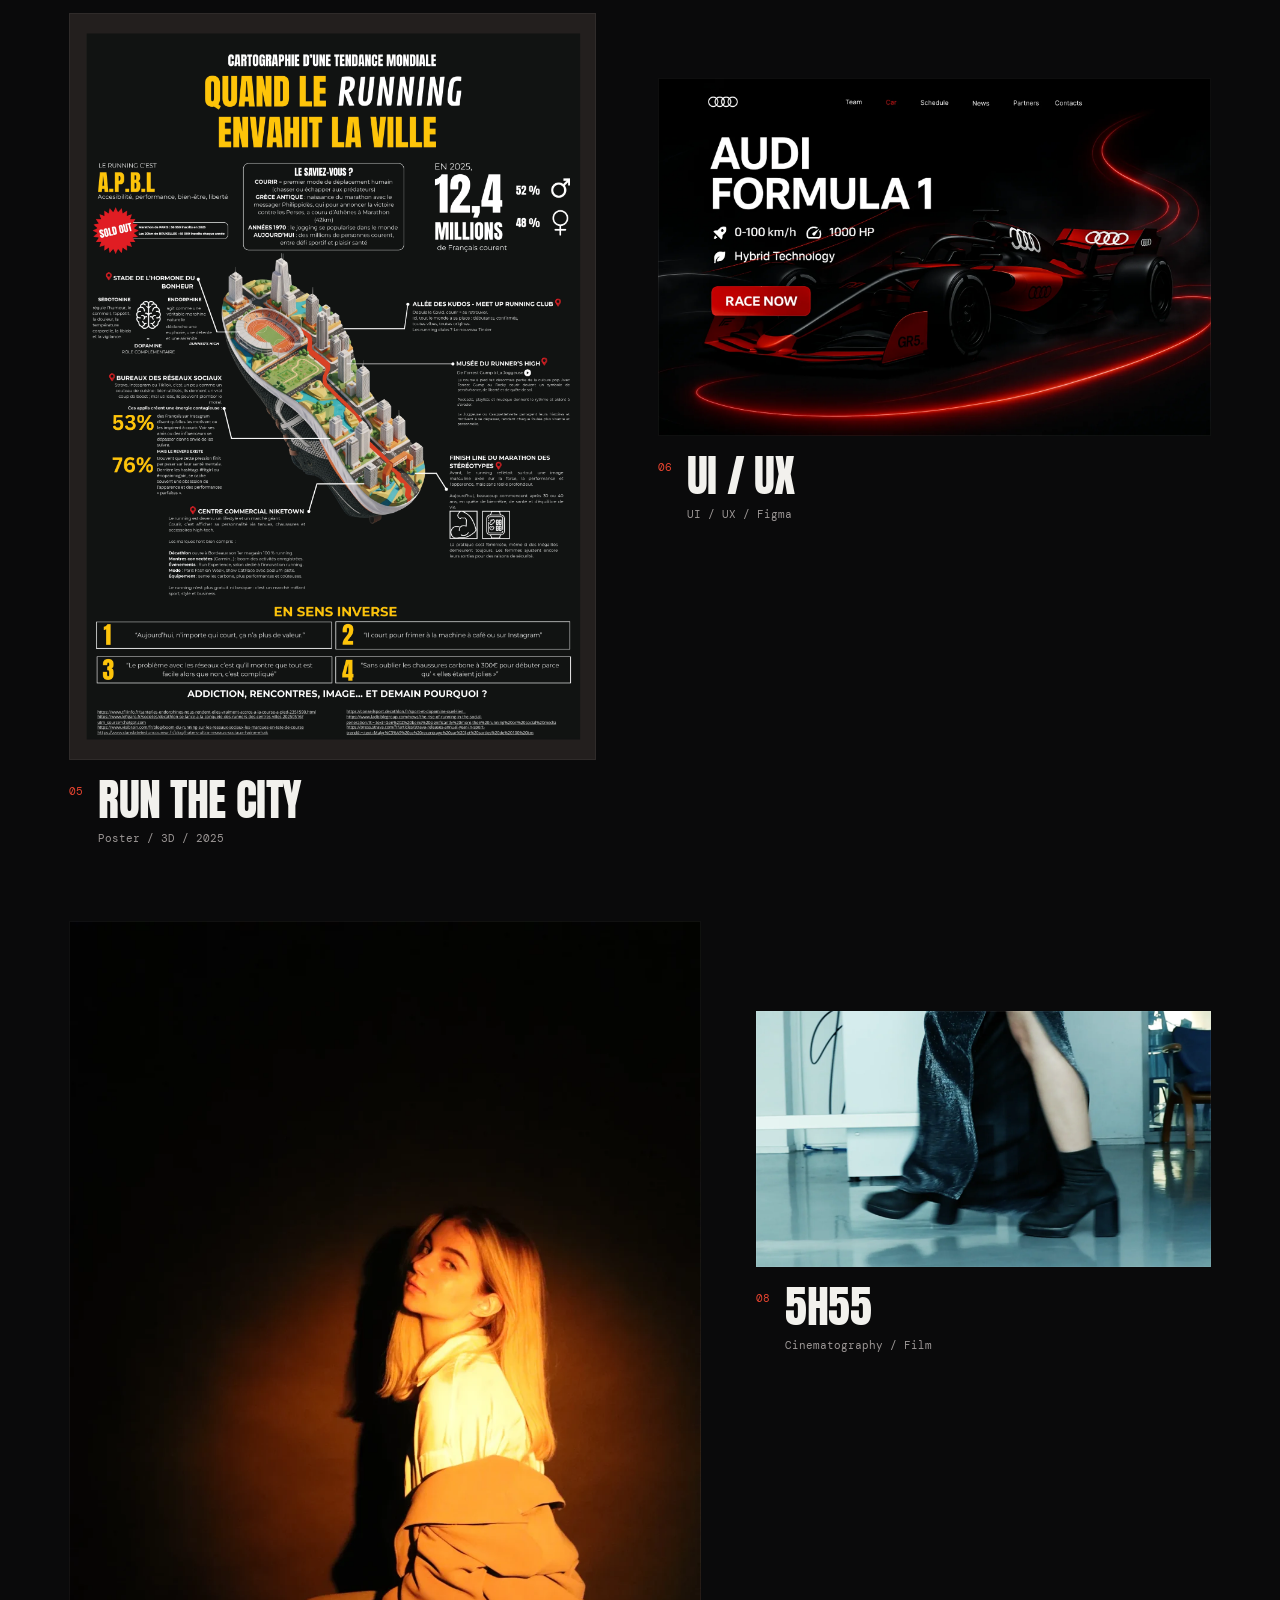
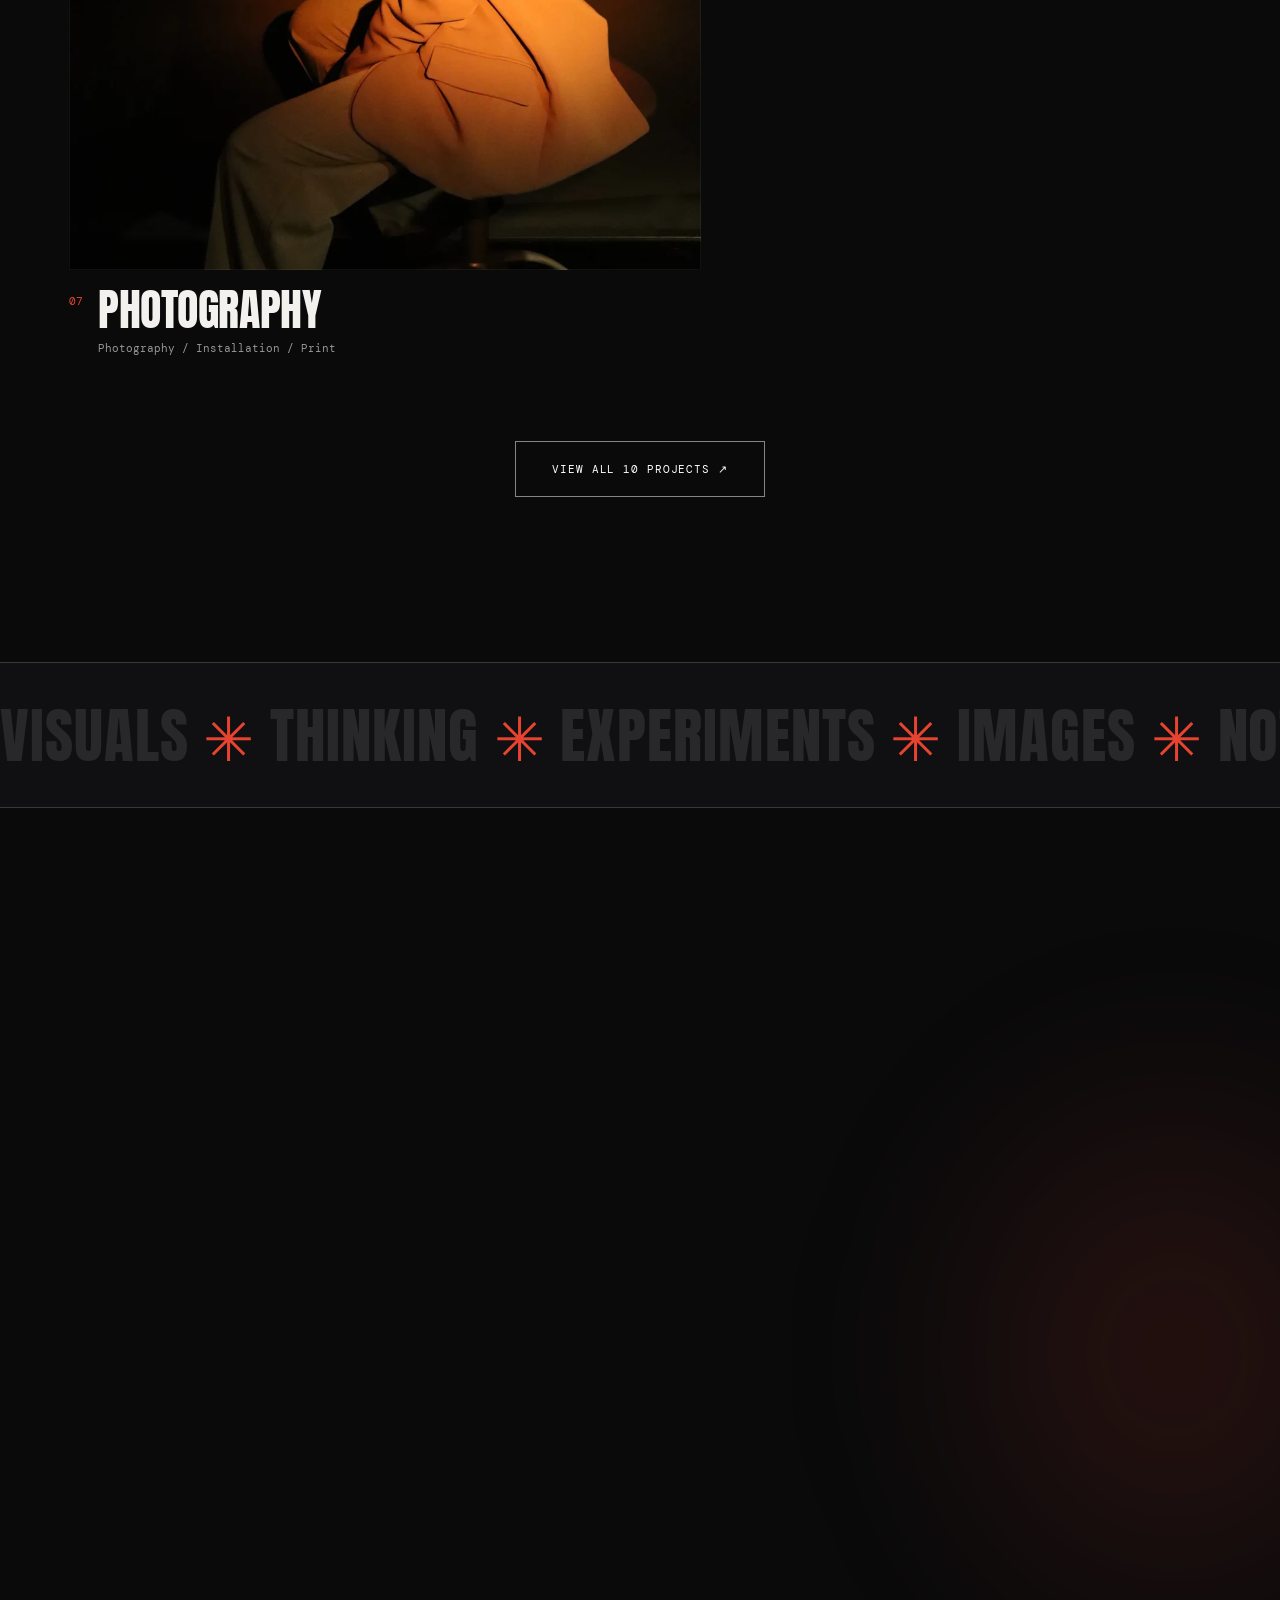
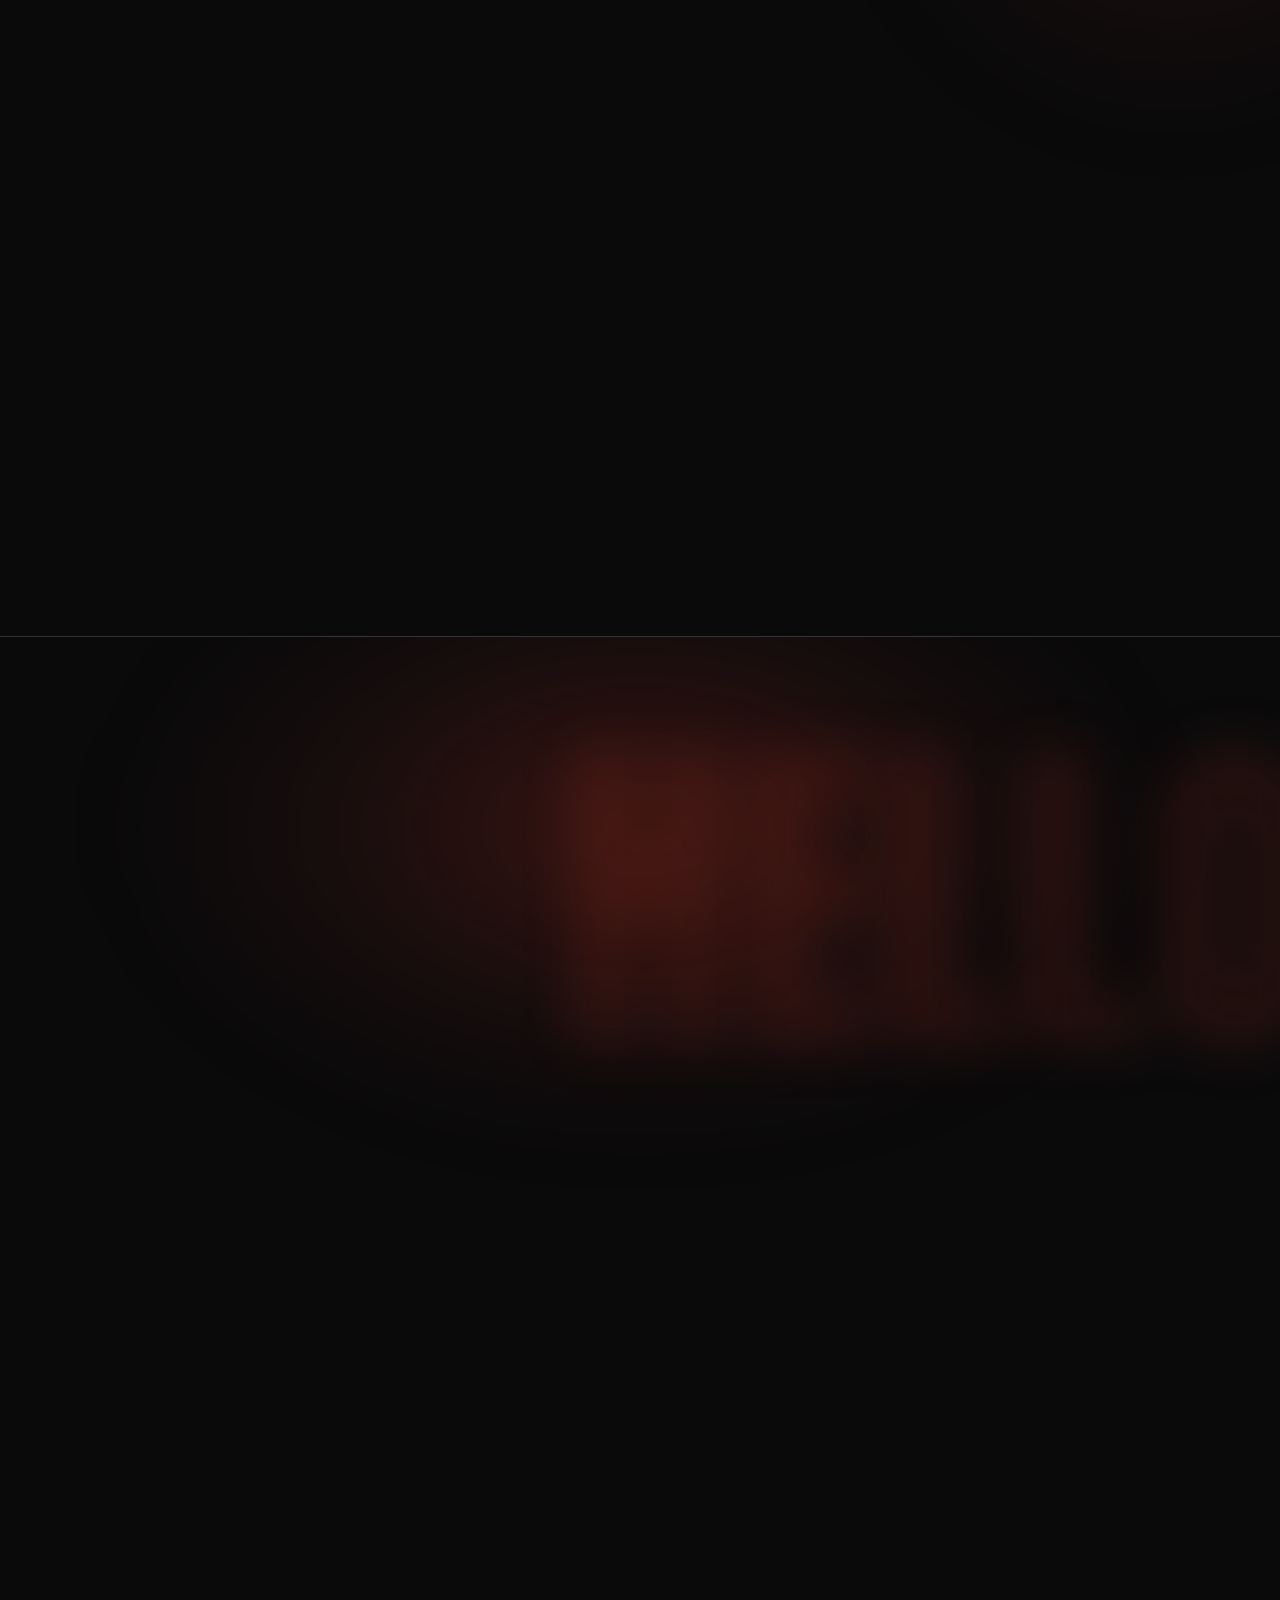
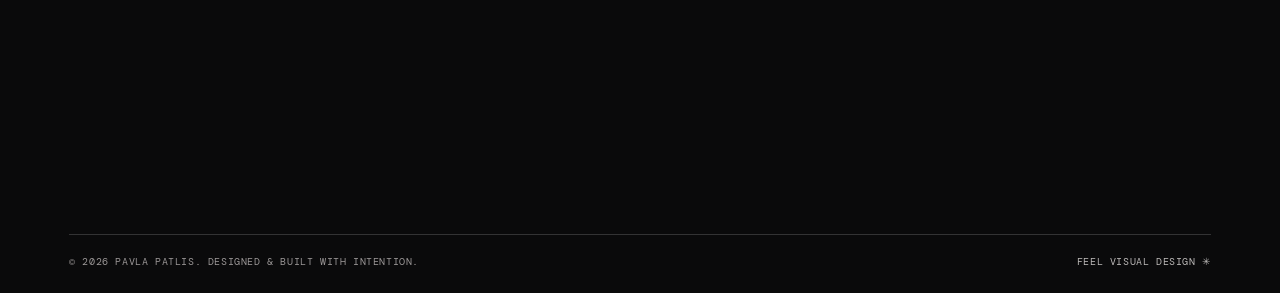
==== commit d198f2cd: "v3 becomes main site + INSIDE LVMH certificate" ====
--- a/index.html
+++ b/index.html
@@ -1,207 +1,320 @@
-<!DOCTYPE html>
+<!doctype html>
 <html lang="en">
 <head>
-    <meta charset="UTF-8">
-    <meta name="viewport" content="width=device-width, initial-scale=1.0">
-    <title>Pavla Patlis — Portfolio</title>
-<link rel="icon" type="image/x-icon" href="logo_pap.ico">
-    <!-- Fonts -->
-    <link href="https://fonts.googleapis.com/css2?family=Inter:wght@700;800;900&family=Anton&display=swap" rel="stylesheet">
+  <meta charset="utf-8">
+  <meta name="viewport" content="width=device-width, initial-scale=1">
+  <meta name="theme-color" content="#0a0a0b">
+  <meta name="description" content="Pavla Patlis — visual designer working across editorial, identity, image-making, digital and moving image.">
+  <title>Pavla Patlis — Feel Visual Design</title>
+  <link rel="icon" type="image/x-icon" href="https://patlispavla.github.io/ppavla/logo_pap.ico">
+  <link rel="preconnect" href="https://fonts.googleapis.com">
+  <link rel="preconnect" href="https://fonts.gstatic.com" crossorigin>
+  <link href="https://fonts.googleapis.com/css2?family=Anton&family=DM+Mono:wght@400;500&family=Inter:wght@400;500;600;700;800;900&display=swap" rel="stylesheet">
+  <style>
+  :root{--bg:#0a0a0b;--black:#0e0e10;--panel:#151517;--paper:#f2f1ed;--red:#e64430;--red2:#ff5b46;--faint:#89888a;--line:rgba(255,255,255,.17);--edge:clamp(22px,5.4vw,100px);--display:'Anton',Impact,'Noto Sans Condensed Black','Arial Narrow',sans-serif;--body:'Inter',Arial,sans-serif;--mono:'DM Mono',monospace}
+  *,*::before,*::after{box-sizing:border-box}
+  html{scroll-behavior:smooth;scroll-padding-top:100px}
+  body{margin:0;color:var(--paper);background:var(--bg);font-family:var(--body);-webkit-font-smoothing:antialiased;overflow-x:hidden}
+  ::selection{background:var(--red);color:white}
+  a{color:inherit;text-decoration:none}
+  button{font:inherit}
+  button,a{-webkit-tap-highlight-color:transparent}
+  button:focus-visible,a:focus-visible{outline:2px solid var(--red2);outline-offset:5px}
+  img{display:block;max-width:100%}
+  .sr-only{position:absolute!important;width:1px!important;height:1px!important;padding:0!important;margin:-1px!important;overflow:hidden!important;clip:rect(0,0,0,0)!important;white-space:nowrap!important;border:0!important}
+  .skip{position:fixed;top:-80px;left:20px;background:var(--red);color:#fff;padding:12px 18px;z-index:500}.skip:focus{top:20px}
+  .noise{position:fixed;inset:0;pointer-events:none;z-index:95;opacity:.095;background-image:url("data:image/svg+xml,%3Csvg viewBox='0 0 180 180' xmlns='http://www.w3.org/2000/svg'%3E%3Cfilter id='n'%3E%3CfeTurbulence type='fractalNoise' baseFrequency='.75' numOctaves='3' stitchTiles='stitch'/%3E%3C/filter%3E%3Crect width='100%25' height='100%25' filter='url(%23n)' opacity='.5'/%3E%3C/svg%3E")}
+  .progress{position:fixed;z-index:100;top:0;left:0;height:2px;background:var(--red2);width:0;transition:width .08s linear}
+  .site-header{height:86px;padding:0 var(--edge);display:flex;align-items:center;justify-content:space-between;position:fixed;inset:0 0 auto;z-index:90;border-bottom:1px solid transparent;transition:background .4s,border-color .4s,backdrop-filter .4s}
+  .site-header.scrolled{background:rgba(8,8,9,.83);backdrop-filter:blur(24px);-webkit-backdrop-filter:blur(24px);border-color:var(--line)}
+  .brand{display:flex;align-items:center;gap:12px;line-height:1}
+  .brand-mark{width:44px;height:44px;object-fit:contain}
+  .brand-name{font-size:12px;font-weight:800;letter-spacing:.19em;text-transform:uppercase}
+  .brand-name small{display:block;font-size:9px;letter-spacing:.13em;font-weight:500;color:#a6a3a2;margin-top:6px}
+  .main-nav{display:flex;align-items:center;gap:clamp(24px,3vw,52px)}
+  .main-nav a{font-size:11px;text-transform:uppercase;letter-spacing:.16em;font-weight:700;position:relative}
+  .main-nav a::after{content:'';position:absolute;bottom:-9px;left:0;width:0;height:2px;background:var(--red);transition:width .25s}
+  .main-nav a:hover::after,.main-nav a:focus-visible::after{width:100%}
+  .nav-num{font-family:var(--mono);font-size:10px;color:var(--red);margin-right:6px}
+  .header-contact{border:1px solid rgba(255,255,255,.48);padding:13px 18px;border-radius:1px;transition:background .2s,border-color .2s}
+  .header-contact:hover{background:var(--red);border-color:var(--red)}
+  .mobile-toggle{display:none;background:none;border:0;color:var(--paper);font-size:12px;font-weight:700;letter-spacing:.1em;cursor:pointer}
+  .hero{height:min(950px,100svh);min-height:740px;position:relative;isolation:isolate;overflow:hidden;display:flex;align-items:center;justify-content:center;padding:115px var(--edge) 90px}
+  .hero::before{content:'';position:absolute;inset:-15%;z-index:-2;pointer-events:none;background:radial-gradient(ellipse 43% 30% at 47% 46%,rgba(102,32,29,.20),transparent 70%),radial-gradient(ellipse 30% 36% at 74% 58%,rgba(60,57,57,.18),transparent 75%),radial-gradient(ellipse 28% 30% at 18% 80%,rgba(68,32,34,.14),transparent 72%)}
+  .hero-haze{position:absolute;pointer-events:none;z-index:-1;border-radius:50%;filter:blur(58px);will-change:transform;transform:translate3d(0,0,0)}
+  .hero-haze.a{width:min(85vw,1100px);height:320px;left:11%;top:31%;background:radial-gradient(ellipse,rgba(230,68,48,.30) 0%,rgba(230,68,48,.12) 35%,transparent 76%);animation:haze-a 10s ease-in-out infinite alternate}
+  .hero-haze.b{width:660px;height:410px;left:40%;top:37%;background:radial-gradient(ellipse,rgba(245,74,56,.14),transparent 70%);filter:blur(75px);animation:haze-b 13s ease-in-out infinite alternate}
+  @keyframes haze-a{to{transform:translate3d(5%,-6%,0) scale(1.14)}}
+  @keyframes haze-b{to{transform:translate3d(-9%,7%,0) scale(.88)}}
+  .hero-rail{position:absolute;top:50%;left:var(--edge);writing-mode:vertical-rl;transform:translateY(-40%) rotate(180deg);font:10px var(--mono);letter-spacing:.14em;color:#858184}
+  .hero-rail.right{left:auto;right:var(--edge);transform:translateY(-40%)}
+  .hero-stage{position:relative;width:min(100%,1390px);height:min(64vw,690px);min-height:490px;transform:translateY(1.5%);isolation:isolate}
+  .hero-feel{font-size:clamp(66px,11.5vw,182px);letter-spacing:-.085em;font-weight:900;line-height:1;position:absolute;top:0;left:5%;z-index:5;margin:0}
+  .hero-visual{font-family:var(--display);font-weight:400;letter-spacing:-.035em;font-size:clamp(170px,29vw,455px);position:absolute;top:12%;left:50%;transform:translateX(-50%) scaleX(.98);line-height:1.25;white-space:nowrap;margin:0;color:rgba(234,67,50,.94);z-index:2;filter:blur(7px);text-shadow:0 0 20px rgba(232,55,42,.24),0 0 66px rgba(229,60,45,.16);animation:visual-pulse 8s ease-in-out infinite alternate}
+  .hero-visual::before{content:'VISUAL';position:absolute;inset:0;filter:blur(34px);color:rgba(235,58,43,.52);z-index:-1}
+  @keyframes visual-pulse{to{filter:blur(12px);opacity:.82}}
+  .hero-design{font-family:var(--display);font-weight:400;letter-spacing:-.037em;position:absolute;z-index:5;bottom:-2%;right:8%;font-size:clamp(135px,21vw,335px);line-height:1;margin:0;color:var(--paper)}
+  .hero-symbol{position:absolute;right:3%;top:5%;width:20px;height:20px;border:1px solid #9e9995;border-radius:50%}
+  .hero-symbol::after{content:'';position:absolute;left:9px;top:-14px;height:45px;border-left:1px solid #9e9995;transform:rotate(45deg)}
+  .hero-bottom{position:absolute;left:var(--edge);right:var(--edge);bottom:35px;display:flex;justify-content:space-between;align-items:flex-end;font:10px var(--mono);text-transform:uppercase;letter-spacing:.09em;color:#a6a1a0}
+  .hero-bottom a{display:flex;align-items:center;gap:14px;color:var(--paper)}
+  .scroll-orb{width:39px;height:39px;border:1px solid rgba(255,255,255,.4);border-radius:50%;display:grid;place-items:center;font-size:18px;transition:background .3s,transform .3s}
+  .hero-bottom a:hover .scroll-orb{background:var(--red);border-color:var(--red);transform:translateY(4px)}
+  .hero-counter{position:absolute;left:var(--edge);top:150px;font:10px var(--mono);color:var(--faint);letter-spacing:.14em}
+  .reveal{opacity:1;transform:none}
+  .js .reveal{opacity:0;transform:translateY(34px);transition:opacity .85s cubic-bezier(.15,.85,.24,1),transform .85s cubic-bezier(.15,.85,.24,1)}
+  .js .reveal.is-visible{opacity:1;transform:none}
+  .section-label{display:flex;align-items:center;gap:13px;font:10px var(--mono);text-transform:uppercase;letter-spacing:.14em;color:#aaa4a4}
+  .section-label::before{content:'';width:28px;height:1px;background:var(--red)}
+  .work{padding:130px var(--edge) 165px;position:relative}
+  .work::before{content:'';position:absolute;width:700px;height:650px;left:-450px;top:430px;background:radial-gradient(ellipse,rgba(217,54,40,.14),transparent 72%);pointer-events:none;filter:blur(54px)}
+  .work-intro{display:flex;justify-content:space-between;align-items:end;gap:35px;margin:25px 0 70px}
+  .section-heading{font-family:var(--display);font-weight:400;font-size:clamp(70px,10.8vw,180px);line-height:.94;letter-spacing:-.026em;text-transform:uppercase;margin:0}
+  .section-heading .accent{color:var(--red)}
+  .work-intro p{max-width:280px;font-size:14px;line-height:1.7;color:#aaa7a5;margin:0 0 8px}
+  .filter-bar{display:flex;flex-wrap:wrap;gap:8px;margin-bottom:39px;border-top:1px solid var(--line);padding-top:28px;align-items:center}
+  .filter-bar button{cursor:pointer;color:#9b9798;background:none;border:1px solid transparent;padding:11px 15px;font:10px var(--mono);letter-spacing:.025em;transition:background .2s,color .2s,border-color .2s}
+  .filter-bar button:hover{color:white;border-color:var(--line)}
+  .filter-bar button[aria-pressed="true"]{color:white;background:var(--red);border-color:var(--red)}
+  .filter-count{font:10px var(--mono);color:var(--faint);margin-left:auto;padding:10px 0}
+  .projects{display:grid;grid-template-columns:repeat(12,minmax(0,1fr));column-gap:clamp(14px,2.8vw,45px);row-gap:75px}
+  .project{grid-column:span 6;min-width:0;position:relative;cursor:pointer;background:none;color:inherit;border:0;padding:0;text-align:left;display:flex;flex-direction:column}
+  .project:nth-child(6n+1),.project:nth-child(6n+4){grid-column:span 7}
+  .project:nth-child(6n+2),.project:nth-child(6n+3){grid-column:span 5}
+  .project:nth-child(6n+1){padding-right:1.5vw}
+  .project:nth-child(6n+2){padding-top:90px}
+  .project:nth-child(6n+3){padding-top:25px}
+  .project:nth-child(6n+4){padding-left:1.5vw}
+  .project:nth-child(6n+5){padding-right:2vw}
+  .project:nth-child(6n+6){padding-top:65px}
+  .project-cover{width:100%;position:relative;display:block;background:#19191b;overflow:hidden;aspect-ratio:1.37}
+  .project:nth-child(6n+2) .project-cover,.project:nth-child(6n+3) .project-cover{aspect-ratio:.91}
+  .project:nth-child(6n+5) .project-cover{aspect-ratio:1.12}
+  .project-cover::after{content:'';position:absolute;inset:0;border:1px solid rgba(255,255,255,.055);pointer-events:none}
+  .project-cover img{width:100%;height:100%;object-fit:cover;transition:transform 1s cubic-bezier(.2,.8,.2,1),filter .6s}
+  .project:hover .project-cover img{transform:scale(1.06);filter:saturate(1.09)}
+  .project-cover .view{position:absolute;top:20px;right:20px;width:52px;height:52px;border-radius:50%;display:grid;place-items:center;background:var(--red);font-size:20px;line-height:1;opacity:0;transform:translateY(10px) rotate(-25deg);transition:opacity .3s,transform .3s;z-index:2}
+  .project:hover .view,.project:focus-visible .view{opacity:1;transform:translateY(0) rotate(0)}
+  .project-info{display:flex;align-items:start;gap:15px;padding-top:18px}
+  .project-index{font:11px var(--mono);color:var(--red);padding-top:6px}
+  .project-title{font:clamp(27px,3.4vw,53px)/1 var(--display);text-transform:uppercase;letter-spacing:-.01em;transition:color .25s}
+  .project:hover .project-title{color:var(--red2)}
+  .project-category{font:11px var(--mono);color:#9b9695;margin:8px 0 0 0;line-height:1.5}
+  .archive-controls{display:flex;justify-content:center;padding-top:85px}
+  .archive-button{border:1px solid rgba(255,255,255,.5);cursor:pointer;background:transparent;color:white;min-width:250px;padding:20px 27px;text-align:center;text-transform:uppercase;font:11px var(--mono);letter-spacing:.08em;transition:background .25s,border-color .25s}
+  .archive-button:hover{background:var(--red);border-color:var(--red)}
+  .marquee{border-top:1px solid var(--line);border-bottom:1px solid var(--line);padding:26px 0;overflow:hidden;background:#101012}
+  .marquee-track{display:flex;gap:55px;width:max-content;font:clamp(27px,4.8vw,70px) var(--display);white-space:nowrap;text-transform:uppercase;color:#28282a;letter-spacing:.015em;animation:marquee 35s linear infinite}
+  .marquee-track b{font-weight:400;color:var(--red)}
+  @keyframes marquee{to{transform:translateX(-50%)}}
+  .about{padding:150px var(--edge) 155px;position:relative;overflow:hidden}
+  .about::before{content:'';position:absolute;right:-220px;top:170px;width:650px;height:750px;background:radial-gradient(ellipse,rgba(230,68,48,.14),transparent 70%);filter:blur(65px);pointer-events:none}
+  .about-layout{display:grid;grid-template-columns:.84fr 1.15fr;gap:clamp(45px,9vw,150px);margin-top:35px;align-items:start}
+  .portrait{margin:0;position:relative;width:100%;max-width:520px;background:#222;overflow:hidden;aspect-ratio:4/5}
+  .portrait img{height:100%;width:100%;object-fit:cover;filter:grayscale(1) contrast(1.13);transition:filter .6s,transform 1.2s}
+  .portrait:hover img{filter:grayscale(.45);transform:scale(1.03)}
+  .portrait figcaption{position:absolute;bottom:17px;left:18px;font:10px var(--mono);letter-spacing:.09em;background:rgba(11,11,12,.7);padding:9px 11px}
+  .about-lead{font-size:clamp(26px,3.6vw,53px);line-height:1.13;font-weight:800;letter-spacing:-.04em;margin:0 0 29px}
+  .about-lead em{font-style:normal;color:var(--red)}
+  .about-copy{font-size:15px;line-height:1.9;color:#aaa5a4;max-width:600px;margin:0 0 22px}
+  .about-status{display:flex;align-items:flex-start;gap:12px;border-top:1px solid var(--line);border-bottom:1px solid var(--line);padding:22px 0;margin:35px 0 40px;font-size:13px;line-height:1.65;max-width:620px}
+  .status-dot{display:block;width:8px;height:8px;border-radius:50%;background:var(--red);box-shadow:0 0 0 6px rgba(230,68,48,.15);margin:5px 3px 0 4px;flex-shrink:0;animation:status 2.5s ease-in-out infinite}
+  @keyframes status{50%{box-shadow:0 0 0 10px rgba(230,68,48,0)}}
+  .about-detail{display:grid;grid-template-columns:1fr 1fr;gap:36px;margin-top:30px;max-width:620px}
+  .detail-heading{font:10px var(--mono);letter-spacing:.14em;text-transform:uppercase;color:var(--red);margin:0 0 15px}
+  .detail-text{font-size:13px;line-height:1.8;color:#aaa5a4;margin:0}
+  .contact{min-height:680px;position:relative;isolation:isolate;padding:115px var(--edge) 25px;overflow:hidden;border-top:1px solid var(--line);display:flex;flex-direction:column;justify-content:space-between}
+  .contact::before{content:'';position:absolute;z-index:-2;left:10%;top:-110px;width:80%;height:600px;background:radial-gradient(ellipse,rgba(227,61,44,.24),rgba(227,61,44,.08) 38%,transparent 73%);filter:blur(55px);animation:contact-fog 10s ease-in-out infinite alternate}
+  @keyframes contact-fog{to{transform:scale(1.15) translateX(3%);opacity:.75}}
+  .contact-glow{position:absolute;z-index:-1;font:clamp(160px,27vw,510px)/1 var(--display);color:rgba(231,62,44,.13);filter:blur(27px);top:90px;right:-3%;white-space:nowrap;pointer-events:none}
+  .contact-content{position:relative;z-index:2}
+  .contact-heading{font:clamp(76px,11.7vw,190px)/.91 var(--display);text-transform:uppercase;letter-spacing:-.02em;margin:20px 0 43px}
+  .contact-heading span{color:var(--red)}
+  .email-link{display:inline-block;font-size:clamp(17px,3vw,42px);font-weight:700;letter-spacing:-.035em;padding:8px 0;border-bottom:1px solid var(--paper);word-break:break-word;transition:color .25s,border-color .25s}
+  .email-link:hover{color:var(--red2);border-color:var(--red2)}
+  .contact-links{display:flex;flex-wrap:wrap;gap:26px;margin-top:35px;font:10px var(--mono);text-transform:uppercase;letter-spacing:.08em}
+  .contact-links a{padding:4px 0;border-bottom:1px solid rgba(255,255,255,.4);transition:color .2s}
+  .contact-links a:hover{color:var(--red2)}
+  .footer{display:flex;justify-content:space-between;align-items:center;gap:20px;border-top:1px solid var(--line);padding-top:20px;font:10px var(--mono);color:#9b9797;letter-spacing:.06em}
+  .footer span:last-child{color:#bcb9b8}
+  /* case study overlay */
+  .case-overlay{position:fixed;inset:0;background:rgba(0,0,0,.78);z-index:140;display:none;align-items:stretch;justify-content:end;backdrop-filter:blur(14px);-webkit-backdrop-filter:blur(14px)}
+  .case-overlay.open{display:flex}
+  .case-panel{background:#101011;position:relative;overflow-y:auto;overscroll-behavior:contain;width:min(1050px,96vw);height:100%;padding:35px clamp(22px,5vw,75px) 75px;box-shadow:-20px 0 80px rgba(0,0,0,.3);animation:panel-in .4s cubic-bezier(.2,.8,.2,1) both}
+  @keyframes panel-in{from{transform:translateX(40px);opacity:.6}to{transform:none;opacity:1}}
+  .case-top{display:flex;align-items:center;justify-content:space-between;padding:0 0 50px;gap:15px}
+  .case-back{background:none;border:0;color:#aaa4a4;cursor:pointer;font:11px var(--mono);text-transform:uppercase;letter-spacing:.1em}
+  .case-close{border:1px solid var(--line);background:none;color:white;width:44px;height:44px;border-radius:50%;font-size:21px;cursor:pointer;transition:background .25s}
+  .case-close:hover{background:var(--red)}
+  .case-small{font:11px var(--mono);color:var(--red);letter-spacing:.1em}
+  .case-name{font:clamp(70px,9vw,150px)/1 var(--display);text-transform:uppercase;letter-spacing:-.02em;margin:17px 0 10px}
+  .case-subline{font:14px var(--mono);color:#aaa4a4;margin:0 0 45px}
+  .case-main-image{width:100%;max-height:650px;object-fit:cover;background:#222}
+  .case-row{display:grid;grid-template-columns:1.15fr .85fr;gap:40px;border-top:1px solid var(--line);padding:45px 0 55px;margin-top:25px}
+  .case-description{font-size:clamp(17px,2vw,25px);line-height:1.65;letter-spacing:-.025em;margin:0}
+  .case-tags{font:11px/1.9 var(--mono);color:#999;letter-spacing:.01em;margin:0}
+  .case-gallery{display:grid;grid-template-columns:repeat(2,minmax(0,1fr));gap:16px}
+  .case-gallery img{width:100%;height:auto;object-fit:contain;background:#1e1e20}
+  .case-gallery img.wide{grid-column:1/-1}
+  .case-next-btn{border:0;border-top:1px solid var(--line);width:100%;margin-top:42px;padding:30px 0;text-align:left;color:white;background:none;display:flex;justify-content:space-between;align-items:center;cursor:pointer}
+  .case-next-btn span:first-child{font:10px var(--mono);color:var(--red)}
+  .case-next-btn span:last-child{font:clamp(30px,4vw,60px) var(--display);text-transform:uppercase}
+  .no-scroll{overflow:hidden}
+  @media(max-width:1100px){.hero{min-height:640px}.hero-stage{min-height:400px}.hero-design{bottom:4%}.hero-feel{top:4%}.work{padding-top:85px}.section-heading{font-size:clamp(80px,10vw,135px)}.about-layout{gap:50px}}
+  @media(max-width:760px){:root{--edge:22px}.site-header{height:72px}.brand-mark{width:37px;height:37px}.brand-name{font-size:10px}.brand-name small{font-size:8px}.mobile-toggle{display:block}.main-nav{position:absolute;left:0;right:0;top:72px;background:#101011;display:none;flex-direction:column;align-items:stretch;padding:30px var(--edge);gap:0;border-bottom:1px solid var(--line)}.main-nav.open{display:flex}.main-nav a{font-size:15px;padding:17px 0}.main-nav .header-contact{margin-top:15px;text-align:center}.hero{height:780px;min-height:680px;padding-top:100px}.hero-stage{min-height:370px;height:440px;width:100%;transform:translateY(-15px)}.hero-feel{left:0;top:15%;font-size:clamp(70px,15vw,125px)}.hero-visual{font-size:clamp(158px,30vw,240px);top:24%;filter:blur(5px)}.hero-design{font-size:clamp(126px,24vw,195px);right:1%;bottom:9%}.hero-rail,.hero-rail.right,.hero-symbol{display:none}.hero-counter{top:105px}.hero-bottom{bottom:22px}.hero-bottom>span{max-width:160px}.work{padding:80px var(--edge) 95px}.work-intro{display:block;margin-bottom:37px}.section-heading{font-size:clamp(64px,16vw,110px)}.work-intro p{margin-top:24px;max-width:380px}.filter-bar{gap:4px}.filter-bar button{padding:10px 9px;font-size:10px}.filter-count{width:100%;margin-left:0}.projects{grid-template-columns:1fr 1fr;gap:45px 17px}.project,.project:nth-child(n){grid-column:span 1;padding:0}.project:nth-child(4n+1){grid-column:span 2}.project:nth-child(4n+1) .project-cover{aspect-ratio:1.35}.project:nth-child(4n+2) .project-cover,.project:nth-child(4n+3) .project-cover{aspect-ratio:.75}.project:nth-child(4n+4) .project-cover{aspect-ratio:.82}.project-info{gap:8px;padding-top:13px}.project-index{font-size:9px}.project-title{font-size:clamp(23px,5vw,39px)}.project-category{font-size:10px;margin-top:6px}.project-cover .view{width:40px;height:40px;right:11px;top:11px}.about{padding:85px var(--edge)}.about-layout{grid-template-columns:1fr;gap:40px}.portrait{max-width:430px;aspect-ratio:4/4.5}.about-copy{font-size:14px}.contact{min-height:620px;padding-top:100px}.contact-heading{font-size:clamp(74px,13vw,135px)}.contact-glow{top:150px}.case-panel{width:100vw;padding-top:22px}.case-top{padding-bottom:30px}.case-row{grid-template-columns:1fr;gap:22px;padding-top:30px}}
+  @media(max-width:460px){.hero{height:690px;min-height:630px}.hero-stage{height:335px;min-height:300px}.hero-feel{font-size:18.4vw;top:5%}.hero-visual{font-size:32vw;top:20%;letter-spacing:-.07em}.hero-design{font-size:25vw;bottom:0;right:-1%}.hero-bottom{font-size:9px}.work-intro p{font-size:13px}.project-title{font-size:21px}.project-category{font-size:9px}.about-detail{grid-template-columns:1fr;gap:24px}.footer{flex-direction:column;align-items:flex-start}.case-gallery{gap:10px}}
+  @media(prefers-reduced-motion:reduce){*,*::before,*::after{scroll-behavior:auto!important;animation-duration:.01ms!important;animation-iteration-count:1!important;transition-duration:.01ms!important}.js .reveal{opacity:1!important;transform:none!important}.hero-visual{filter:blur(7px)}}
+  
+  /* Nov 9 edits: DESIGN lower; images shown whole, never cropped */
+  .hero-design{bottom:-12%}
+  .projects{align-items:start}
+  .project-cover,.project:nth-child(n) .project-cover{aspect-ratio:auto!important;height:auto}
+  .project-cover img{height:auto;object-fit:contain;display:block}
+  .project:hover .project-cover img{transform:none}
+  .portrait{aspect-ratio:auto!important}.portrait img{height:auto}
+  .case-main-image{max-height:85vh;object-fit:contain;display:block;margin:0 auto}
+  @media(max-width:1100px){.hero-design{bottom:-10%}}
+  @media(max-width:760px){.hero-design{bottom:-4%}}
+  @media(max-width:460px){.hero-design{bottom:-9%}}
 
-    <!-- CSS -->
-    <link rel="stylesheet" href="styles.css">
+  .case-section{grid-column:1/-1;display:grid;grid-template-columns:minmax(180px,.32fr) 1fr;gap:36px;padding:44px 0;border-top:1px solid var(--line)}
+  .case-section-head h3{font:clamp(30px,3vw,46px)/1 var(--display);text-transform:uppercase;margin:0 0 14px}
+  .case-section-head p{font-size:15px;line-height:1.6;color:#b9b3b1;margin:0;max-width:340px}
+  .case-section-imgs{display:grid;gap:16px;align-content:start}
+  .case-section-imgs.cols-2{grid-template-columns:repeat(2,minmax(0,1fr))}
+  .case-section-imgs.cols-2 img:first-child:nth-last-child(odd){grid-column:1/-1}
+  .case-section-imgs img{width:100%;height:auto;background:transparent;border-radius:4px}
+  .case-section-imgs img[src*="letterhead"]{max-width:520px}
+  @media(max-width:760px){.case-section{grid-template-columns:1fr;gap:18px;padding:30px 0}.case-section-imgs.cols-2{grid-template-columns:1fr 1fr}}
+
+  .archive{display:grid;grid-template-columns:minmax(0,560px) minmax(220px,1fr);gap:0;align-items:stretch;margin:70px 0 40px}
+  .archive-art img{display:block;width:100%;height:auto}
+  .archive-links{position:relative}
+  .archive-links-inner{position:absolute;left:0;right:0;top:71%;transform:translateY(-32px);display:flex;flex-direction:column}
+  .archive-links a{display:flex;justify-content:space-between;align-items:center;gap:20px;padding:16px 4px 16px 28px;border-bottom:1px solid rgba(255,255,255,.25);font:clamp(22px,2.4vw,34px)/1 var(--display);text-transform:uppercase;letter-spacing:.01em;transition:color .2s,padding .2s}
+  .archive-links a:first-child{border-top:1px solid rgba(255,255,255,.25)}
+  .archive-links a b{font-weight:400;color:var(--red)}
+  .archive-links a:hover{color:var(--red2);padding-left:36px}
+  @media(max-width:760px){.archive{grid-template-columns:1fr;margin:44px 0 30px}.archive-links-inner{position:static;transform:none;margin-top:20px}.archive-links a{padding-left:4px}}
+
+  .hero-design{right:2%}
+  @media(max-width:760px){.hero-design{right:0}}
+
+  /* hero: equal glyph gaps feel→VISUAL→DESIGN (Anton/Inter metrics), sizes tied to --s */
+  @media(min-width:761px){
+    .hero{padding-top:140px;padding-bottom:95px}
+    .hero-stage{--s:min(455px,29vw,calc((clamp(740px,100svh,950px) - 245px)/1.845));height:calc(var(--s)*1.89);min-height:0;transform:none}
+    .hero-feel{font-size:calc(var(--s)*.4);top:calc(var(--s)*-.0408)}
+    .hero-visual{font-size:var(--s);line-height:1;top:calc(var(--s)*.267)}
+    .hero-design{font-size:calc(var(--s)*.736);top:calc(var(--s)*1.21);bottom:auto}
+    .hero-counter{top:108px}
+    .hero-rail.right{writing-mode:horizontal-tb;top:108px;transform:none}
+  }
+  .work-pdf{display:inline-block;margin-top:22px;font:11px var(--mono);text-transform:uppercase;letter-spacing:.12em;color:var(--paper);border-bottom:1px solid var(--red);padding-bottom:5px}
+  .work-pdf:hover{color:var(--red2)}
+  .lang-switch{font:11px var(--mono);letter-spacing:.12em;color:#a6a1a0}
+  .lang-switch b{color:var(--paper);font-weight:500}
+  .lang-switch:hover{color:var(--red2)}
+  .hero-fr{z-index:6;color:#a6a1a0;border-bottom:1px solid rgba(230,68,48,.6);padding-bottom:4px;transition:color .2s}
+  .hero-fr:hover{color:var(--paper)}
+  .about-certs{grid-column:1/-1}
+  .cert-list{list-style:none;margin:0;padding:0;font-size:13px;line-height:1.5;color:#aaa5a4}
+  .cert-list li{display:flex;justify-content:space-between;gap:18px;padding:9px 0;border-top:1px solid var(--line)}
+  .cert-list li:last-child{border-bottom:1px solid var(--line)}
+  .cert-list a,.cert-list .cert-name{color:var(--paper)}
+  .cert-list a:hover{color:var(--red2)}
+  .cert-list li span:last-child{font:10px var(--mono);letter-spacing:.08em;text-transform:uppercase;color:#858184;white-space:nowrap;align-self:center}
+  @media(max-width:460px){.cert-list li{flex-direction:column;gap:3px}.cert-list li span:last-child{align-self:flex-start}}
+  /* VISUAL grows on hover (desktop) */
+  @media(hover:hover) and (pointer:fine){
+    .hero-feel,.hero-design{pointer-events:none}
+    .hero-visual{transform-origin:50% 55%;transition:transform .6s cubic-bezier(.2,.8,.2,1),color .6s;cursor:default}
+    .hero-visual:hover{transform:translateX(-50%) scaleX(.98) scale(1.1);color:rgba(240,72,54,1)}
+  }
+  @media(prefers-reduced-motion:reduce){.hero-visual:hover{transform:translateX(-50%) scaleX(.98)}}
+</style>
 </head>
-
 <body>
-
-<div class="page">
-
-    <!-- ================= HERO ================= -->
-<section class="hero">
-    <div class="hero-inner">
-
-        <h1 class="hero-feel">feel</h1>
-
-        <h1 class="hero-visual">VISUAL</h1>
-
-        <h1 class="hero-design">DESIGN</h1>
-
+<a class="skip" href="#work">Skip to work</a>
+<div class="noise" aria-hidden="true"></div><div class="progress" id="progress" aria-hidden="true"></div>
+<header class="site-header" id="header">
+  <a class="brand" href="#top" aria-label="Pavla Patlis, back to top"><img class="brand-mark" src="https://patlispavla.github.io/ppavla/gallery2/logo_pap.png" alt=""><span class="brand-name">Pavla Patlis<small>Visual designer</small></span></a>
+  <button class="mobile-toggle" id="mobile-toggle" aria-controls="main-nav" aria-expanded="false">MENU <span aria-hidden="true">☰</span></button>
+  <nav class="main-nav" id="main-nav" aria-label="Main navigation">
+    <a href="#work"><span class="nav-num">01/</span> Work</a>
+    <a href="#about"><span class="nav-num">02/</span> About</a>
+    <a class="header-contact" href="#contact">LET'S TALK ↗</a>
+  </nav>
+</header>
+<main>
+  <section id="top" class="hero" aria-labelledby="hero-title">
+    <span class="hero-haze a" aria-hidden="true"></span><span class="hero-haze b" aria-hidden="true"></span>
+    <a class="hero-counter hero-fr" href="https://patlispavla.github.io/ppavla/fr.html" lang="fr" hreflang="fr">VERSION FRANÇAISE ↗</a><span class="hero-rail">IDEAS MADE VISIBLE · AN EXPERIMENT IN FORM</span><span class="hero-rail right">DESIGN / ART DIRECTION / IMAGE MAKING</span>
+    <div class="hero-stage" id="hero-stage"><h1 id="hero-title" class="hero-feel"><span aria-hidden="true">feel</span><span class="sr-only">Pavla Patlis — feel visual design</span></h1><div class="hero-visual" aria-hidden="true">VISUAL</div><div class="hero-design" aria-hidden="true">DESIGN</div></div>
+    <div class="hero-bottom"><span>Graphic & visual design<br>Across disciplines and borders</span><a href="#work">Explore selected work <span class="scroll-orb" aria-hidden="true">↓</span></a></div>
+  </section>
+  <section class="work" id="work" aria-labelledby="work-heading">
+    <div class="section-label reveal">01 / Selected work</div>
+    <div class="work-intro reveal"><h2 class="section-heading" id="work-heading">Made to<br><span class="accent">be felt.</span></h2><div class="work-intro-side"><p>From images and identities to interfaces and film. A selection of work shaped by curiosity, texture, and a point of view.</p><a class="work-pdf" href="https://patlispavla.github.io/ppavla/portfolio-en.pdf" target="_blank" rel="noopener noreferrer">Download the PDF portfolio ↗</a></div></div>
+    <div class="filter-bar reveal" role="group" aria-label="Project categories">
+      <button type="button" data-filter="all" aria-pressed="true">All work</button><button type="button" data-filter="brand" aria-pressed="false">Brand & social</button><button type="button" data-filter="poster" aria-pressed="false">Posters</button><button type="button" data-filter="editorial" aria-pressed="false">Editorial & print</button><button type="button" data-filter="digital" aria-pressed="false">UI / UX</button><button type="button" data-filter="photo" aria-pressed="false">Photo & installation</button><button type="button" data-filter="film" aria-pressed="false">Film & 3D</button>
+      <span class="filter-count" id="filter-count" aria-live="polite"></span>
     </div>
-</section>
-
-    <!-- ================= MAGAZINE COVERS ================= -->
-  <section class="section magazine-section reveal">
-    <div class="magazine-frame">
-
-        <div class="mag-img">
-            <img src="gallery2/mag1.jpg" alt="">
-        </div>
-
-        <div class="mag-img">
-            <img src="gallery2/mag2.jpg" alt="">
-        </div>
-
-        <div class="mag-info">
-            <h2>Couverture de<br>magazine</h2>
-            <span class="rev">REVISITÉE</span>
-        </div>
-
+    <div class="projects" id="projects" aria-live="polite"></div>
+    <div class="archive-controls"><button class="archive-button" type="button" id="archive-button">View all projects ↗</button></div>
+  </section>
+  <div class="marquee" aria-hidden="true"><div class="marquee-track"><span>VISUALS <b>✳</b> THINKING <b>✳</b> EXPERIMENTS <b>✳</b> IMAGES <b>✳</b> NOT JUST SEEN, BUT FELT <b>✳</b>&nbsp;</span><span>VISUALS <b>✳</b> THINKING <b>✳</b> EXPERIMENTS <b>✳</b> IMAGES <b>✳</b> NOT JUST SEEN, BUT FELT <b>✳</b>&nbsp;</span></div></div>
+  <section class="about" id="about" aria-labelledby="about-heading">
+    <div class="section-label reveal">02 / The person behind the pixels</div>
+    <div class="about-layout">
+      <figure class="portrait reveal"><img src="https://patlispavla.github.io/ppavla/v2-assets/pavla.webp" alt="Portrait of Pavla Patlis" loading="lazy"><figcaption>PAVLA PATLIS / VISUAL DESIGNER</figcaption></figure>
+      <div class="reveal"><h2 class="section-heading" id="about-heading" style="font-size:clamp(74px,9vw,145px);margin:-5px 0 35px">About<span class="accent">.</span></h2><p class="about-lead">I make images that carry a <em>mood</em> before they carry a message.</p><p class="about-copy">I'm a graphic and visual designer working across brand communication, editorial, photography, digital experiences and film.</p><p class="about-copy">Trained at the British Higher School of Art & Design in Moscow, I study advertising at IUT Bordeaux Montaigne. In 2026, I'm also studying communication and filmmaking at UC Davis, after working on visual communication in Melbourne and Paris.</p><div class="about-status"><span class="status-dot" aria-hidden="true"></span><span><strong>Open to internships and collaborations.</strong><br>Available from 2027.</span></div><div class="about-detail"><div><h3 class="detail-heading">What I work with</h3><p class="detail-text">Photoshop · Illustrator · InDesign<br>Figma · After Effects · Photography<br>Visual systems · Editorial · Film</p></div><div><h3 class="detail-heading">A little more</h3><p class="detail-text">Currently: California, USA<br>Previously: Melbourne · Bordeaux<br>Working in English · French · Russian</p></div><div class="about-certs"><h3 class="detail-heading">Certifications</h3><ul class="cert-list"><li><a href="https://coursera.org/verify/specialization/7VMYM4BVANUP" target="_blank" rel="noopener noreferrer">Graphic Design Specialization ↗</a><span>CalArts · 2026</span></li><li><a href="inside-lvmh-certificate.pdf" target="_blank" rel="noopener noreferrer">INSIDE LVMH Certificate: Creation &amp; Branding, Retail &amp; Client Experience ↗</a><span>LVMH · 2026</span></li><li><a href="https://coursera.org/verify/NQPP3OKMJ9ZA" target="_blank" rel="noopener noreferrer">Advertising with Meta ↗</a><span>Meta · 2026</span></li><li><a href="https://coursera.org/verify/ZMOFCB2OTGAB" target="_blank" rel="noopener noreferrer">Foundations of Project Management ↗</a><span>Google · 2026</span></li><li><span class="cert-name"><a href="https://academy.openai.com/public/certificate/gdwgymi05v" target="_blank" rel="noopener noreferrer">AI Foundations ↗</a> · <a href="https://academy.openai.com/public/certificate/6hhyl9aih4" target="_blank" rel="noopener noreferrer">Applied AI ↗</a> · <a href="https://academy.openai.com/public/certificate/0erjbph48m" target="_blank" rel="noopener noreferrer">Agents &amp; Workflows ↗</a></span><span>OpenAI Academy · 2026</span></li><li><span class="cert-name">DELF B2, French</span><span>France Éducation international</span></li></ul></div></div></div>
     </div>
-</section>
-
-    <!-- ================= AFFICHES & POSTERS ================= -->
-
-<section class="section affiches-section reveal">
-  <div class="section-narrow">
-
-    <div class="affiches-two-col">
-
-      <!-- LEFT: RUNNING POSTER -->
-      <div class="affiche-left">
-        <img src="gallery2/poster_big1.jpeg" alt="Running poster">
-      </div>
-
-      <!-- RIGHT: TITLE + PSYCHO -->
-      <div class="affiche-right">
-        <div class="affiches-title-wrap">
-          <h2 class="affiches-title-big">
-            AFFICHES<br>POSTERS
-          </h2>
-          <span class="affiches-et">ET</span>
-        </div>
-
-        <img class="affiche-psycho" src="gallery2/poster_big2.jpg" alt="American Psycho poster">
-      </div>
-
-    </div>
-
-  </div>
-</section>
-
-
-    <!-- ================= PHOTO + IMPRESSIONS ================= -->
-<div class="photo-section">
-    <div class="photo-grid">
-
-        <div class="photo-item white">
-            <img src="photo1.jpg">
-            <div class="photo-info">
-                <h3>LA PHOTOGRAPHIE</h3>
-                <p>Portrait, Paysage, Publicitaire...</p>
-            </div>
-        </div>
-
-        <div class="photo-item gray">
-            <img src="gallery2/impression1.jpg">
-            <div class="photo-info">
-                <h3>LES IMPRESSIONS</h3>
-                <p>Photogramme, Cyanotype, Sérigraphie</p>
-            </div>
-        </div>
-
-    </div>
-</div>
-
-<!-- ================= UX DESIGN ================= -->
-<section class="section ux-section reveal">
-  <div class="section-narrow">
-    <div class="ux-grid">
-
-      <!-- 1: текст -->
-      <div class="ux-item ux-text">
-        <div class="ux-text-inner">
-          <span class="ux-word ux-word--ux">UX</span>
-          <span class="ux-word ux-word--design">DESIGN</span>
-        </div>
-      </div>
-
-      <!-- 2: вертикальний вело -->
-      <div class="ux-item ux-vert">
-        <img src="gallery2/uxv.png" alt="Vertical Bike UI">
-      </div>
-
-      <!-- 3: навушники -->
-      <div class="ux-item ux-phones">
-        <img src="gallery2/ux2.png" alt="Headphones UI">
-      </div>
-
-      <!-- 4: широкий вело -->
-      <div class="ux-item ux-bike">
-        <img src="gallery2/ux1.png" alt="Bike UI">
-      </div>
-
-      <!-- 5: audi -->
-      <div class="ux-item ux-audi">
-        <img src="gallery2/ux3.png" alt="Audi Formula UI">
-      </div>
-
-    </div>
-  </div>
-</section>
-
-<section class="section reveal">
-    <div class="section-narrow">
-
-        <div class="beyond-final-grid">
-
-            <!-- LEFT big artwork -->
-            <div class="beyond-left-final reveal">
-                <img src="gallery2/beyond_main.png" class="beyond-big" alt="">
-            </div>
-
-            <!-- RIGHT SIDE -->
-            <div class="beyond-right-final reveal">
-
-                <div class="beyond-right-final">
-
-  <a href="https://fr.linkedin.com/in/pavla-patlis-100b432b5" target="_blank">
-    <img id="icon-linkedin" src="gallery2/icon_linkedin.png" alt="">
-</a>
-
-<a href="mailto:patlispavla@gmail.com">
-    <img id="icon-mail" src="gallery2/icon_mail.png" alt="">
-</a>
-
-
-<a href="portfolio.pdf" target="_blank" class="eye-link">
-  <div class="eye-bg">
-    <img id="icon-eye" src="gallery2/icon_eye.png" alt="Portfolio">
-  </div>
-</a>
-
-    <p class="credits-final">
-        CONÇU ET RÉALISÉ PAR<br>
-        PAVLA PATLIS
-    </p>
-
-    <img src="gallery2/logo_pap.png" class="pap-logo" alt="">
-
-</div>
-
-                <!-- text -->
-                <p class="credits-final">
-                    CONÇU ET RÉALISÉ PAR<br>
-                    PAVLA PATLIS
-                </p>
-
-                <!-- PAP logo -->
-                <img src="gallery2/logo_pap.png" class="pap-logo" alt="">
-            </div>
-
-        </div>
-
-    </div>
-</section>
-
-
-    <!-- ================= FOOTER ================= -->
-    <footer class="footer reveal">
-  
-    </footer>
-
-</div><!-- /page -->
-
-<script src="script.js"></script>
-
+  </section>
+  <section class="contact" id="contact" aria-labelledby="contact-heading"><div class="contact-glow" aria-hidden="true">HELLO</div><div class="contact-content"><div class="section-label reveal">03 / Contact</div><h2 class="contact-heading reveal" id="contact-heading">Have an idea?<br><span>Let's talk.</span></h2><a class="email-link reveal" href="mailto:patlispavla@gmail.com">patlispavla@gmail.com ↗</a><div class="archive reveal"><div class="archive-art"><img id="archive-img" alt="Beyond Design by Pavla Patlis: enter the archive"></div><nav class="archive-links" aria-label="Portfolio and contacts"><div class="archive-links-inner"><a href="https://patlispavla.github.io/ppavla/portfolio-en.pdf" target="_blank" rel="noopener noreferrer"><span>PDF Portfolio</span><b>↗</b></a><a href="https://www.linkedin.com/in/pavla-patlis-100b432b5" target="_blank" rel="noopener noreferrer"><span>LinkedIn</span><b>↗</b></a></div></nav></div></div><footer class="footer"><span>© 2026 PAVLA PATLIS. DESIGNED & BUILT WITH INTENTION.</span><span>FEEL VISUAL DESIGN ✳</span></footer></section>
+</main>
+<div class="case-overlay" id="case-overlay" aria-hidden="true"><div class="case-panel" id="case-panel" role="dialog" aria-modal="true" aria-labelledby="case-name" tabindex="-1"><div class="case-top"><button class="case-back" id="case-back" type="button">← Back to work</button><button class="case-close" id="case-close" type="button" aria-label="Close project">×</button></div><span class="case-small" id="case-number"></span><h2 class="case-name" id="case-name"></h2><p class="case-subline" id="case-subline"></p><img class="case-main-image" id="case-main-image" alt=""><div class="case-row"><p class="case-description" id="case-description"></p><p class="case-tags" id="case-tags"></p></div><div class="case-gallery" id="case-gallery"></div><button class="case-next-btn" id="case-next" type="button"><span>NEXT PROJECT ↗</span><span id="case-next-name"></span></button></div></div>
+<script>
+'use strict';
+/* Uses the image assets already published in the owner's GitHub repository.
+   To work offline, replace BASE with a local asset path and download the same image folders. */
+const BASE='https://patlispavla.github.io/ppavla/';
+const art=(name)=>BASE+'v2-assets/'+name;document.getElementById('archive-img').src=art('contact-archive.webp');
+const photo=(name)=>BASE+'gallery2/'+name;
+const projects=[
+ {id:'visa2au',title:'Visa2AU',sub:'A full visual language for an immigration agency',category:'brand',label:'Identity / Melbourne / 2026',cover:art('visa2au-pattern.webp'),images:[],tags:'Internship / Melbourne / 2026 / Identity / Print / Web / LinkedIn',description:'During my internship in Melbourne, I built the visual identity of Visa2AU, a smart immigration agency, and carried it across every touchpoint: logo, pattern, business cards, email signatures, letterhead and website. I also ran the agency’s LinkedIn page.',sections:[{t:'Logo',d:'The wordmark with a gold 2 and the smart immigration tagline.',cols:1,imgs:[art('visa2au-logo-white.webp')]},{t:'Pattern',d:'A dotted line pattern of kangaroo, koala, turtle and eucalyptus leaves, drawn in gold on navy. It runs as a band or a wave across print.',cols:1,imgs:[art('visa2au-pattern-band.webp'),art('visa2au-pattern-wave.webp')]},{t:'Business cards',d:'The brand-blue back (shown at the top) carries the logo and line icons. The front changes for each office city: Sydney, Melbourne, Brisbane and Cairns, each with its own line illustration.',cols:2,imgs:[art('visa2au-card-melbourne.webp'),art('visa2au-card-sydney.webp'),art('visa2au-card-brisbane.webp'),art('visa2au-card-cairns.webp')]},{t:'Email signatures',d:'Signatures for each agent and the support team, with city line illustrations and an illustrated map of Australia.',cols:1,imgs:[art('visa2au-sig-sergey.webp'),art('visa2au-signature.webp'),art('visa2au-sig-support.webp')]},{t:'Letterhead',d:'A document template with contact details in a navy header and the pattern as a wave along the bottom.',cols:1,imgs:[art('visa2au-letterhead.webp')]},{t:'Website',d:'Page design for the agency site: visa services, common reasons for refusal and how the agents help.',cols:1,imgs:[art('visa2au-site-1.webp'),art('visa2au-site-2.webp'),art('visa2au-site-3.webp'),art('visa2au-help.webp')]}]},
+ {id:'mostro',title:'Mostro',sub:'Music, monsters & social',category:'brand',label:'Brand & social / 2025',cover:art('mostro-2.webp'),images:[art('mostro-1.webp'),art('mostro-2.webp'),art('mostro-3.webp'),art('mostro-4.webp'),art('mostro-5.webp')],tags:'Internship / Paris / 2025 / Social media / Web assets',description:'During my internship at MOSTRO, a Web3 music platform in Paris, I created social posts, web assets and newsletters around the brand’s playful monster mascot. Bold green compositions, experimental typography and one recognizable character made the message stick.'},
+ {id:'compositing',title:'Image Making',sub:'Film posters, a book cover, a poster world and a conference poster',category:'poster',label:'Photoshop / Compositing',cover:art('faust-2.webp'),images:[],tags:'Photoshop / Photo compositing / Book cover / Poster',description:'Image-making projects built in Photoshop, combining photography, texture and typography into one scene.',sections:[{t:'Unseen',d:'A series of film posters that leave their protagonists out of the frame. Instead, atmosphere, lighting and symbolic details carry the story.',cols:2,imgs:[art('unseen-pulpfiction.webp'),photo('poster_big2.jpg'),art('fightclub-banner.webp')]},{t:'Faust',d:'An alternative cover for Goethe’s Faust: classic typography, an atmospheric setting and a dramatic sense of scale.',cols:2,imgs:[art('faust-3.webp'),art('faust-1.webp')]},{t:'PUB 2A',d:'2025. A Dune-inspired visual world for an advertising class, with a matching poster for each student.',cols:2,imgs:[art('dune-1.webp'),art('dune-2.webp')]},{t:'Marques vs Consommateurs',d:'Team project, IUT Bordeaux Montaigne, 2026. Poster for the PUB 2 conference "Brands vs Consumers: who will hold the power?". My part was the chessboard and the background, the stage where brand logos and consumers face off as chess pieces.',cols:1,imgs:[art('conf-pub-2026.webp')]}]},
+ {id:'wad',title:'WAD, Recut',sub:'An editorial reinterpretation',category:'editorial',label:'Editorial / Photoshop',cover:art('wad-4.webp'),images:[art('wad-3.webp'),art('wad-4.webp'),art('wad-5.webp'),art('wad-6.webp'),art('ware.webp')],tags:'Editorial / Art direction / Photoshop',description:'A reinterpretation of a WAD magazine cover. One original photograph; several radically different visual stories through crop, composition, color and treatment.'},
+ {id:'run',title:'Run the City',sub:'Motion in a still image',category:'poster',label:'Poster / 3D / 2025',cover:photo('poster_big1.jpeg'),images:[photo('poster_big1.jpeg'),art('run-2.webp')],tags:'Group project / 3D / Poster',description:'Part of a campaign exploring how running became a culture and a way of life. I modeled the shoe in 3D and created the orange trajectory that gives the poster a sense of speed.'},
+ {id:'ui',title:'UI / UX',sub:'Three interface concepts: Audi F1, Simplon, Sound',category:'digital',label:'UI / UX / Figma',cover:art('audi-f1.webp'),images:[art('audi-f1.webp'),art('simplon-desktop.webp'),art('simplon-mobile.webp'),art('sound-mac.webp')],tags:'Personal projects / Website & landing page design / Figma',description:'Three interface concepts designed in Figma. Audi F1: a website concept that turns precision and speed into a stark, high-contrast layout. Simplon: a bicycle website rethink built around product photography and simple navigation, on desktop and mobile. Sound: a product-first landing page for headphones with metallic finishes, warm light and minimal type.'},
+ {id:'photo',title:'Photography',sub:'Studio portraits, forest type, screen print, light and darkroom',category:'photo',label:'Photography / Installation / Print',cover:art('studio-3.webp'),images:[],tags:'Photography / Installation / Alternative printing',description:'Photography runs through all my work, as a practice of its own and as the starting point for how I approach design.',sections:[{t:'Studio portraits',d:'A studio portrait series built on light: a soft key, colored gels, hard shadows and long exposure.',cols:2,imgs:[art('studio-6.webp'),art('studio-1.webp'),art('studio-2.webp'),art('studio-4.webp'),art('studio-5.webp')]},{t:'CALM',d:'Four white letters, C-A-L-M, brought into the woods and photographed across different settings and times of day. A typographic intervention in nature.',cols:2,imgs:[art('calm-1.webp'),art('calm-2.webp'),art('calm-3.webp'),art('calm-4.webp'),art('calm-5.webp'),art('calm-6.webp'),art('calm-7.webp'),art('calm-8.webp')]},{t:'Frames',d:'Portraits, fog on the coast, windows and street details.',cols:2,imgs:[art('portrait-3.webp'),art('portrait-1.webp'),art('portrait-2.webp'),art('shore-1.webp'),art('shore-2.webp'),art('shore-3.webp'),art('shore-4.webp'),art('shore-5.webp')]},{t:'Jardin Translucide',d:'BHSAD, 2020–21. An immersive installation built from translucent and screen-printed plastic. Inspired by greenhouses, it explores fragile layers of light, color, artificiality and nature.',cols:2,imgs:[art('jardin-1.webp'),art('jardin-2.webp'),art('jardin-3.webp')]},{t:'Who Am I?',d:'A two-color screen print in red and blue: a collage of found photographs, packaging and newspaper mastheads around one question, Кто я? (Who am I?).',cols:1,imgs:[art('screenprint-1.webp')]},{t:'Slow Light',d:'Experiments with cyanotype and other light-sensitive printing: using physical processes and accidents of exposure to give familiar images a different life.',cols:2,imgs:[art('print-1.webp'),art('print-2.webp'),art('print-3.webp'),art('print-4.webp')]}]},
+ {id:'5h55',title:'5h55',sub:'An ordinary day, observed',category:'film',label:'Cinematography / Film',cover:art('5h55-1.webp'),images:[art('5h55-20.webp'),art('5h55-30.webp'),art('5h55-70.webp'),art('5h55-140.webp')],tags:'Short film / Director of photography / 2:48',description:'I worked as director of photography on a short film about an ordinary student day: a mirror, the corridor, a cigarette break and quiet moments of waiting. Cold daylight and controlled close-ups shape the mood.'},
+ {id:'beyond',title:'Beyond Design',sub:'Self-promotion experiments',category:'brand',label:'Self-initiated / Typography',cover:art('beyond-post.webp'),images:[art('beyond-post.webp'),art('yudaev.webp')],tags:'Self-promotion / Graphic design',description:'A visual experiment in personal branding through chrome surfaces, typographic rhythm, darkness and a controlled red accent.'},
+ {id:'uffizi',title:'Uffizi',sub:'Architecture recreated in 3D',category:'film',label:'3D / Environment',cover:art('uffizi.webp'),images:[art('uffizi.webp')],tags:'3D modeling / Environment',description:'A study of the Uffizi Gallery courtyard in Florence, reconstructed as a three-dimensional architectural scene.'}
+];
+const selectedIds=['visa2au','mostro','compositing','wad','run','ui','photo','5h55'];
+const $=s=>document.querySelector(s), $$=s=>Array.from(document.querySelectorAll(s));
+const reduced=matchMedia('(prefers-reduced-motion: reduce)').matches;
+document.body.classList.add('js');
+let filter='all',showAll=false,currentIndex=0,lastFocused=null;
+const projectRoot=$('#projects');
+function matchesFilter(p){if(filter==='all')return true;return p.category===filter}
+function getDisplayed(){const pool=showAll||filter!=='all'?projects:projects.filter(p=>selectedIds.includes(p.id));return pool.filter(matchesFilter)}
+function renderProjects(){const list=getDisplayed();projectRoot.innerHTML=list.map((p,i)=>`<button class="project reveal is-visible" type="button" data-id="${p.id}" aria-label="View ${p.title} project"><span class="project-cover"><img loading="${i<2?'eager':'lazy'}" src="${p.cover}" alt="${p.title} project cover"><span class="view" aria-hidden="true">↗</span></span><span class="project-info"><span class="project-index">${String(projects.indexOf(p)+1).padStart(2,'0')}</span><span><span class="project-title">${p.title}</span><span class="project-category" style="display:block">${p.label}</span></span></span></button>`).join('');$('#filter-count').textContent=`${String(list.length).padStart(2,'0')} PROJECT${list.length!==1?'S':''}`;const btn=$('#archive-button');btn.hidden=filter!=='all';btn.textContent=showAll?'Show selected projects ↑':`View all ${projects.length} projects ↗`}
+renderProjects();
+$$('[data-filter]').forEach(btn=>btn.addEventListener('click',()=>{filter=btn.dataset.filter;$$('[data-filter]').forEach(b=>b.setAttribute('aria-pressed',String(b===btn)));renderProjects()}));
+$('#archive-button').addEventListener('click',()=>{showAll=!showAll;renderProjects();if(!showAll)$('#work').scrollIntoView({behavior:reduced?'auto':'smooth'})});
+projectRoot.addEventListener('click',e=>{const card=e.target.closest('[data-id]');if(card)openCase(card.dataset.id)});
+const overlay=$('#case-overlay'),panel=$('#case-panel');
+function openCase(id){const index=projects.findIndex(p=>p.id===id);if(index<0)return;currentIndex=index;const p=projects[index];if(!overlay.classList.contains('open'))lastFocused=document.activeElement;$('#case-number').textContent=`CASE STUDY / ${String(index+1).padStart(2,'0')} — ${String(projects.length).padStart(2,'0')}`;$('#case-name').textContent=p.title;$('#case-subline').textContent=p.sub;$('#case-main-image').src=p.cover;$('#case-main-image').alt=p.title+' project';$('#case-description').textContent=p.description;$('#case-tags').textContent=p.tags;const images=p.images.filter(img=>img!==p.cover);if(p.sections){$('#case-gallery').innerHTML=p.sections.map(s=>`<section class="case-section"><div class="case-section-head"><h3>${s.t}</h3><p>${s.d}</p></div><div class="case-section-imgs cols-${s.cols||1}">${s.imgs.map(src=>`<img src="${src}" loading="lazy" alt="${p.title}: ${s.t}">`).join('')}</div></section>`).join('');$('#case-gallery').hidden=false}else{$('#case-gallery').innerHTML=images.map((src,i)=>`<img src="${src}" loading="lazy" alt="${p.title} project, image ${i+2}" class="${images.length===1?'wide':''}">`).join('');$('#case-gallery').hidden=!images.length}const next=projects[(index+1)%projects.length];$('#case-next-name').textContent=next.title+' ↗';overlay.classList.add('open');overlay.setAttribute('aria-hidden','false');document.body.classList.add('no-scroll');panel.scrollTop=0;$('#case-close').focus()}
+function closeCase(){overlay.classList.remove('open');overlay.setAttribute('aria-hidden','true');document.body.classList.remove('no-scroll');if(lastFocused&&lastFocused.isConnected)lastFocused.focus()}
+$('#case-back').addEventListener('click',closeCase);$('#case-close').addEventListener('click',closeCase);$('#case-next').addEventListener('click',()=>openCase(projects[(currentIndex+1)%projects.length].id));overlay.addEventListener('click',e=>{if(e.target===overlay)closeCase()});
+document.addEventListener('keydown',e=>{if(!overlay.classList.contains('open'))return;if(e.key==='Escape'){closeCase();return}if(e.key==='Tab'){const els=[...panel.querySelectorAll('button,a,[tabindex]:not([tabindex="-1"])')].filter(el=>!el.disabled);const first=els[0],last=els[els.length-1];if(e.shiftKey&&document.activeElement===first){e.preventDefault();last.focus()}else if(!e.shiftKey&&document.activeElement===last){e.preventDefault();first.focus()}}});
+const menu=$('#main-nav'),toggle=$('#mobile-toggle');toggle.addEventListener('click',()=>{const open=menu.classList.toggle('open');toggle.setAttribute('aria-expanded',String(open));toggle.innerHTML=open?'CLOSE <span aria-hidden="true">×</span>':'MENU <span aria-hidden="true">☰</span>'});menu.querySelectorAll('a').forEach(a=>a.addEventListener('click',()=>{menu.classList.remove('open');toggle.setAttribute('aria-expanded','false');toggle.innerHTML='MENU <span aria-hidden="true">☰</span>'}));
+let scrollQueued=false;function onScroll(){if(scrollQueued)return;scrollQueued=true;requestAnimationFrame(()=>{const y=window.scrollY,range=document.documentElement.scrollHeight-innerHeight;$('#progress').style.width=(range>0?100*y/range:0)+'%';$('#header').classList.toggle('scrolled',y>35);scrollQueued=false})}addEventListener('scroll',onScroll,{passive:true});onScroll();
+if('IntersectionObserver'in window&&!reduced){const ob=new IntersectionObserver(entries=>entries.forEach(en=>{if(en.isIntersecting){en.target.classList.add('is-visible');ob.unobserve(en.target)}}),{threshold:.09,rootMargin:'0px 0px -20px 0px'});$$('.reveal').forEach(el=>ob.observe(el))}else{$$('.reveal').forEach(el=>el.classList.add('is-visible'))}
+if(!reduced&&matchMedia('(pointer:fine)').matches){const stage=$('#hero-stage');let raf=0;window.addEventListener('pointermove',e=>{if(scrollY>innerHeight)return;if(raf)cancelAnimationFrame(raf);raf=requestAnimationFrame(()=>{const x=(e.clientX/innerWidth-.5)*15,y=(e.clientY/innerHeight-.5)*12;stage.style.translate=`${x}px ${y}px`})},{passive:true})}
+</script>
 </body>
 </html>
